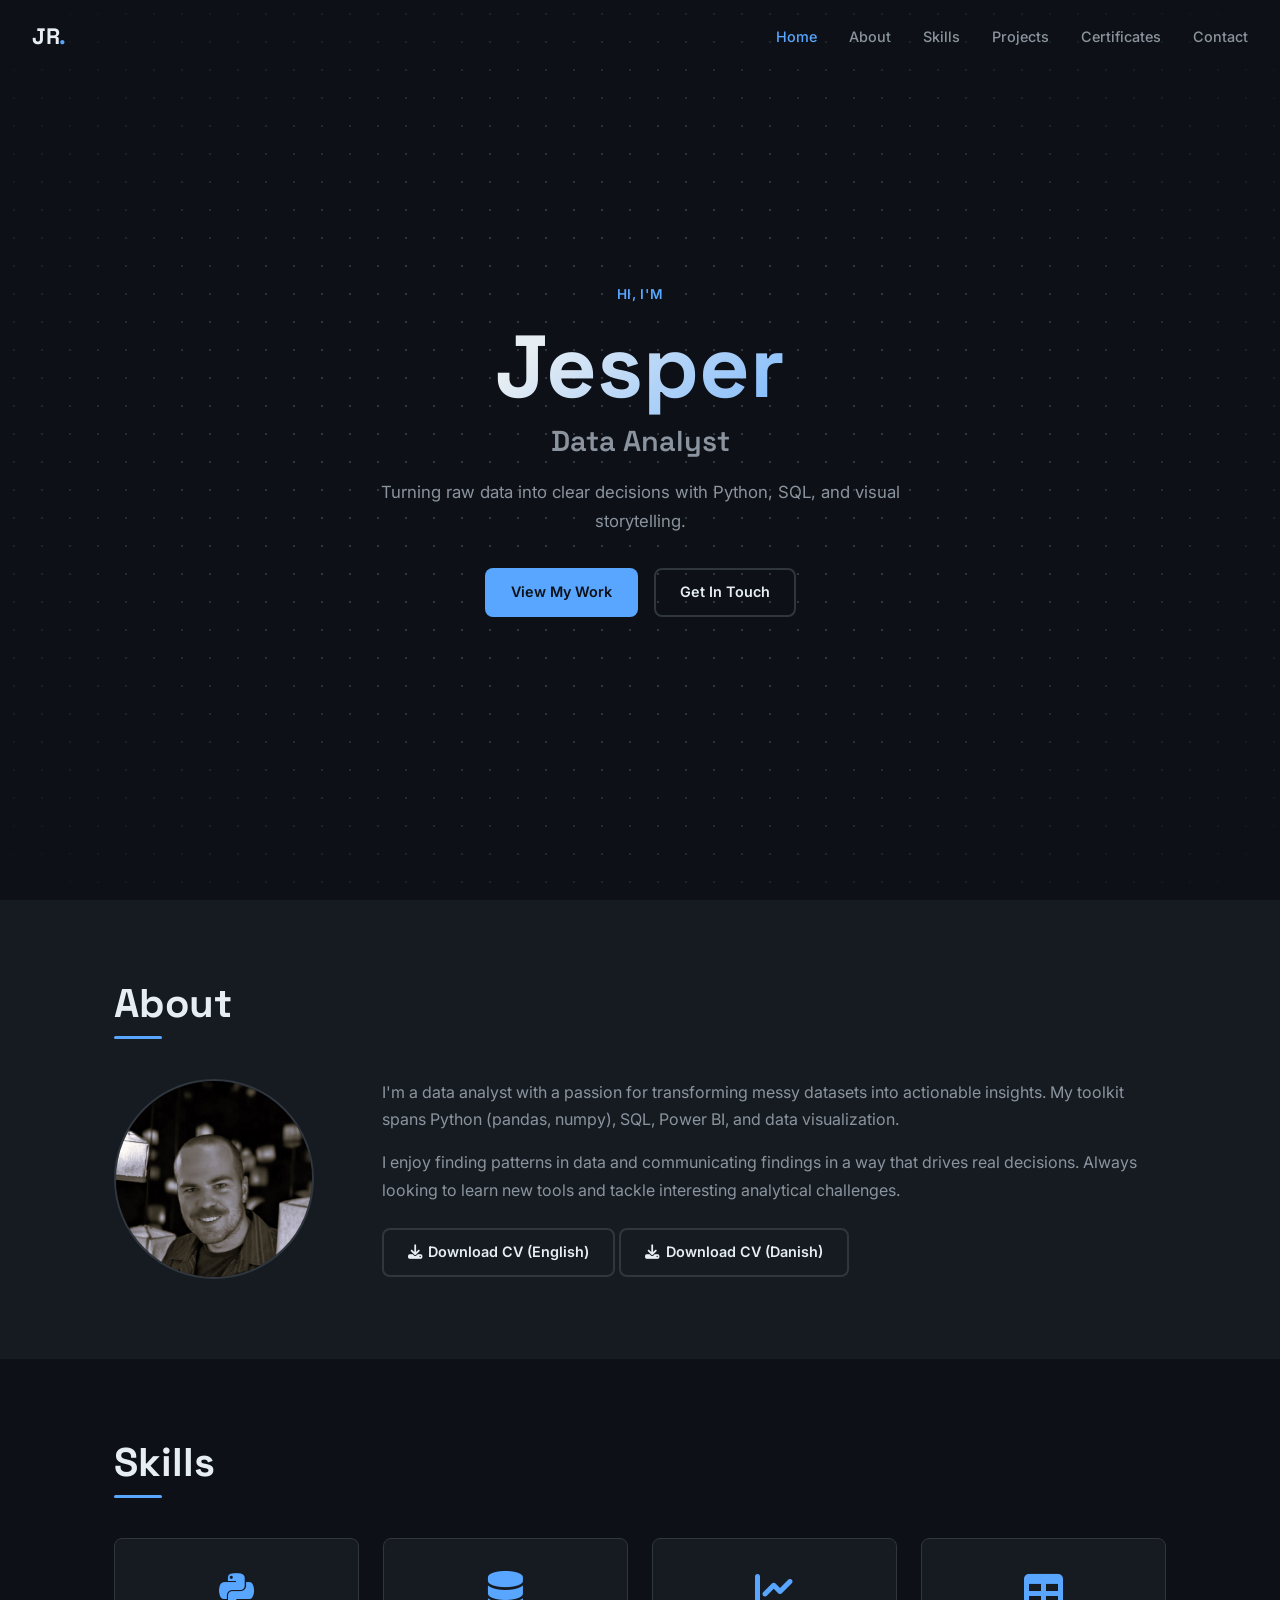
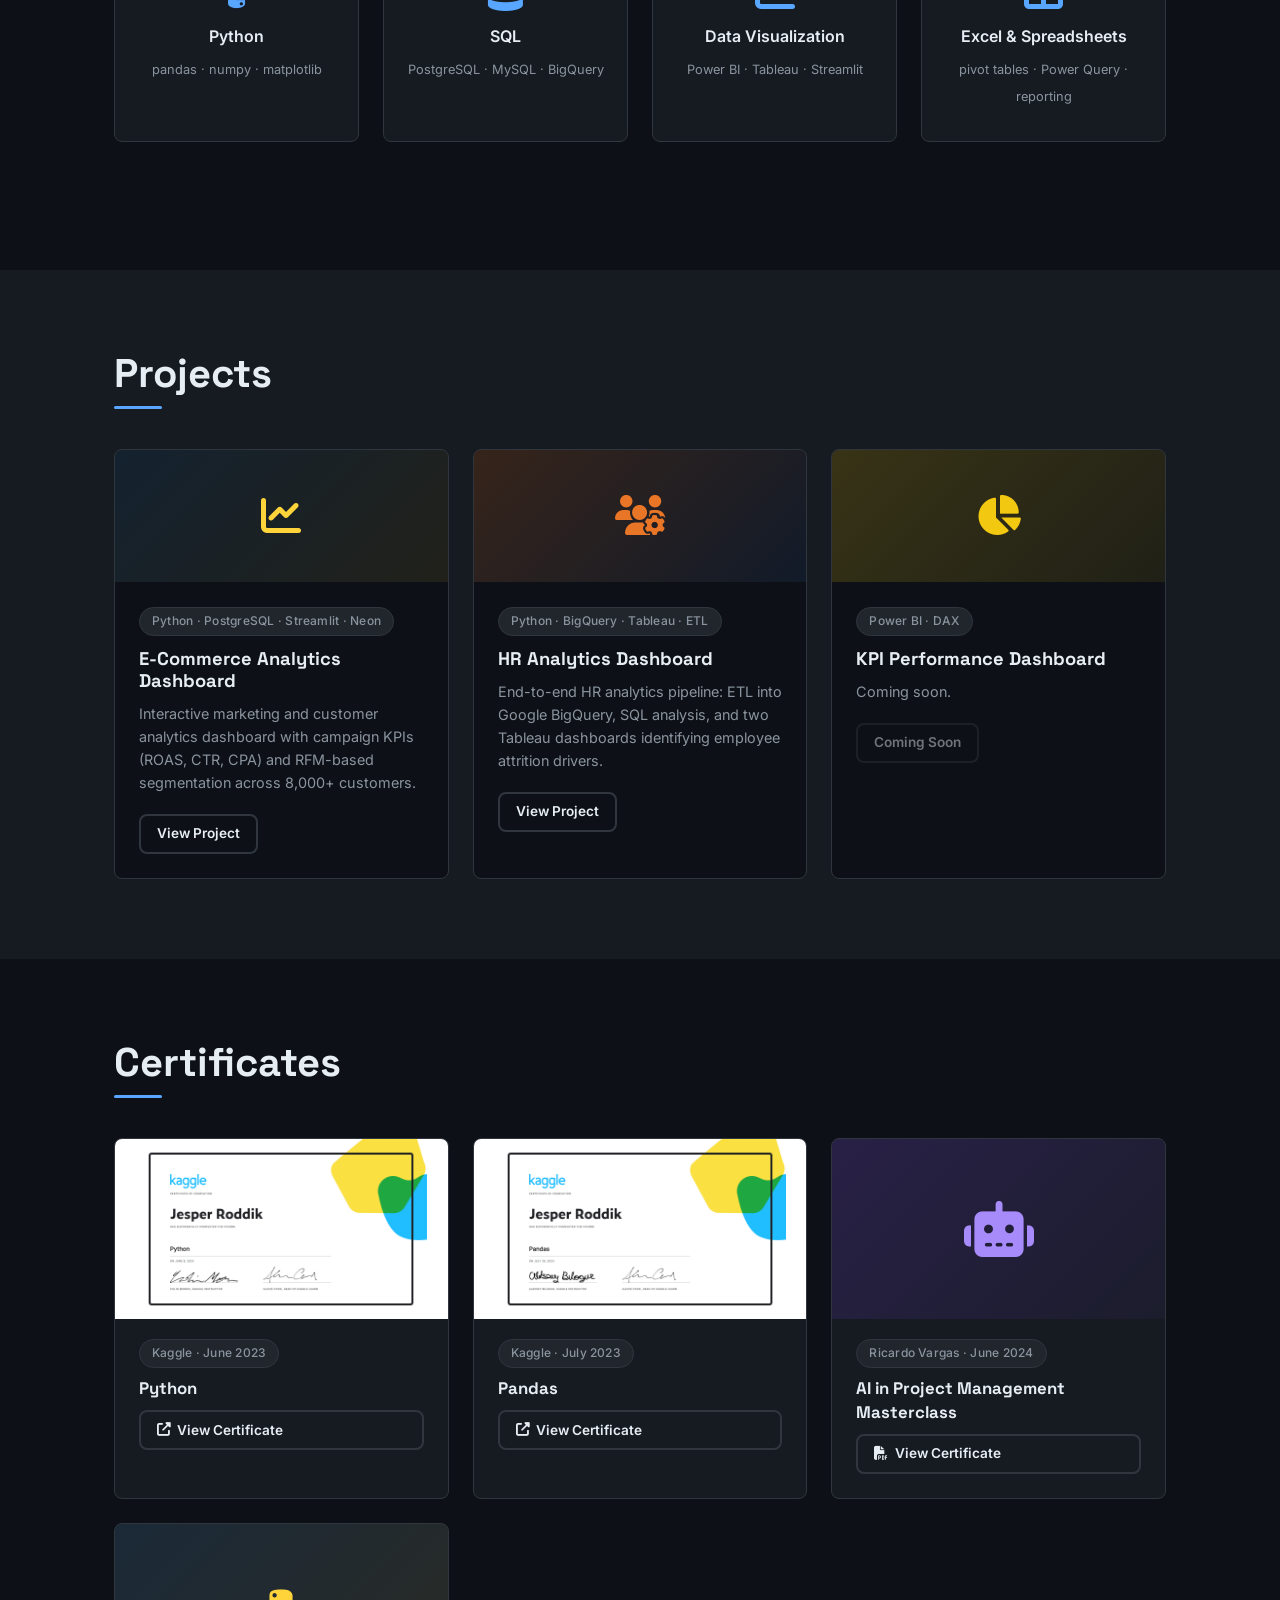
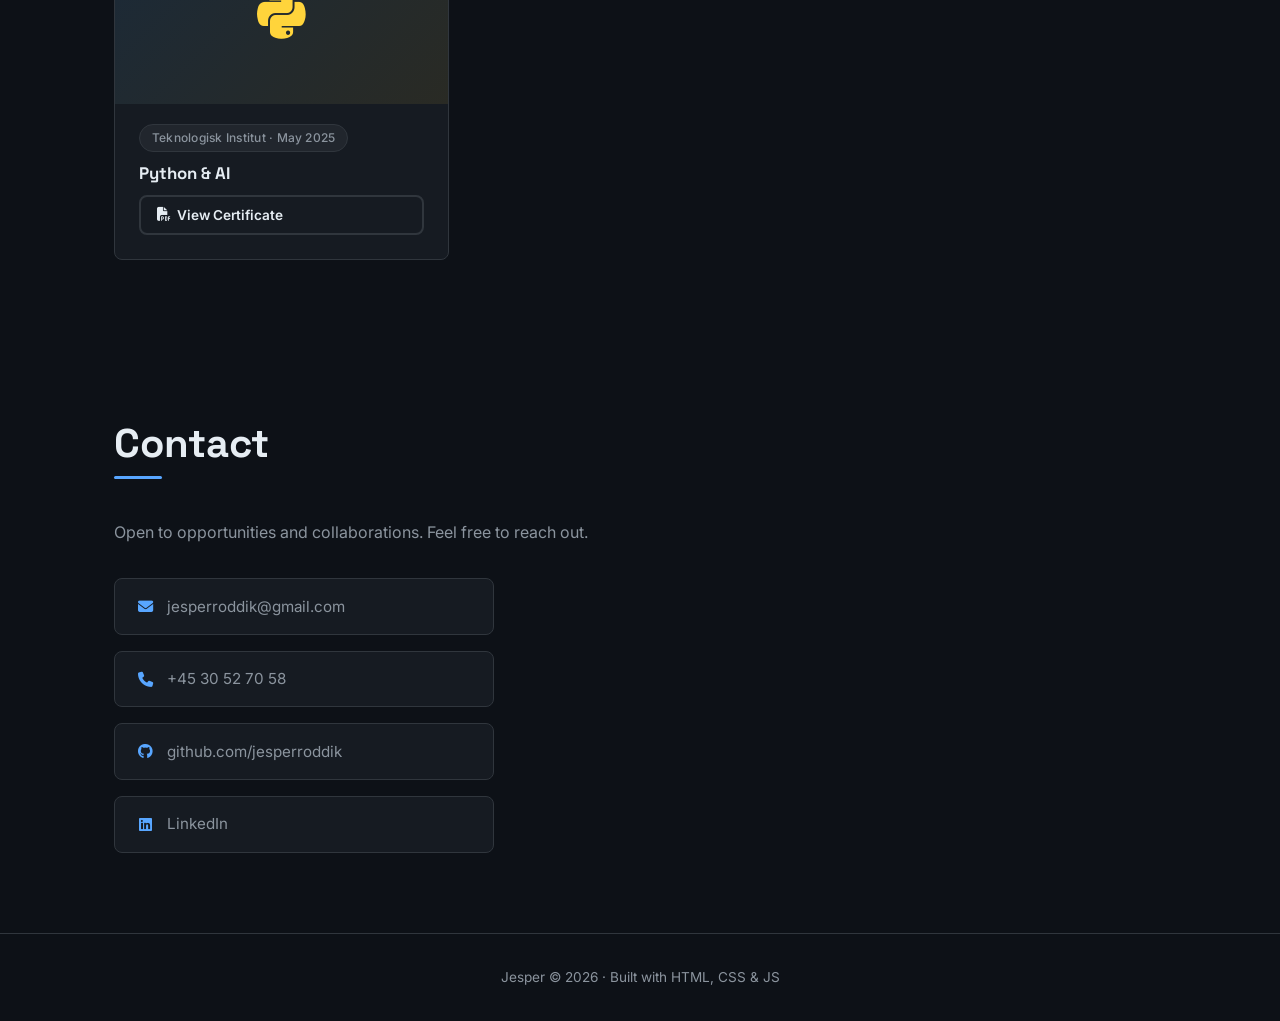
==== index.html @ d4820086 "Update meta description to reflect current skill set Co-Authored-By: Claude Sonnet 4.6 <noreply@anth" ====
<!DOCTYPE html>
<html lang="en">
<head>
  <meta charset="UTF-8">
  <meta name="viewport" content="width=device-width, initial-scale=1.0">
  <meta name="description" content="Jesper: Data Analyst portfolio showcasing Python, SQL, Data Visualization, Tableau, Streamlit, and Excel projects.">
  <title>Jesper | Data Analytics Portfolio</title>

  <!-- Google Fonts -->
  <link rel="preconnect" href="https://fonts.googleapis.com">
  <link rel="preconnect" href="https://fonts.gstatic.com" crossorigin>
  <link href="https://fonts.googleapis.com/css2?family=Inter:wght@400;500;600&family=Space+Grotesk:wght@600;700&display=swap" rel="stylesheet">

  <!-- Font Awesome 6 Free -->
  <link rel="stylesheet" href="https://cdnjs.cloudflare.com/ajax/libs/font-awesome/6.5.1/css/all.min.css">

  <link rel="stylesheet" href="style.css">
</head>
<body>

  <!-- ============================================================
       Navigation
       ============================================================ -->
  <nav id="navbar">
    <a class="nav-brand" href="#hero">JR<span class="accent">.</span></a>
    <button class="nav-toggle" id="navToggle" aria-label="Toggle menu" aria-expanded="false">
      <i class="fas fa-bars"></i>
    </button>
    <ul class="nav-links" id="navLinks">
      <li><a href="#hero">Home</a></li>
      <li><a href="#about">About</a></li>
      <li><a href="#skills">Skills</a></li>
      <li><a href="#projects">Projects</a></li>
      <li><a href="#certificates">Certificates</a></li>
      <li><a href="#contact">Contact</a></li>
    </ul>
  </nav>

  <!-- ============================================================
       Hero
       ============================================================ -->
  <section id="hero">
    <div class="hero-content">
      <p class="hero-tagline">Hi, I'm</p>
      <h1 class="hero-name">Jesper</h1>
      <h2 class="hero-role">Data Analyst</h2>
      <p class="hero-sub">
        Turning raw data into clear decisions with Python, SQL, and visual storytelling.
      </p>
      <div class="hero-cta">
        <a href="#projects" class="btn btn-primary">View My Work</a>
        <a href="#contact" class="btn btn-outline">Get In Touch</a>
      </div>
    </div>
  </section>

  <!-- ============================================================
       About
       ============================================================ -->
  <section id="about">
    <div class="container">
      <h2 class="section-title">About</h2>
      <div class="about-grid">
        <div class="about-photo">
          <img src="assets/sh, bw.jpg" alt="Jesper">
        </div>
        <div class="about-text">
          <p>
            I'm a data analyst with a passion for transforming messy datasets into actionable insights.
            My toolkit spans Python (pandas, numpy), SQL, Power BI, and data visualization.
          </p>
          <p>
            <!-- Add your personal background, education, or goals here. -->
            I enjoy finding patterns in data and communicating findings in a way that drives real decisions.
            Always looking to learn new tools and tackle interesting analytical challenges.
          </p>
          <a href="assets/JKR_CV_EN.pdf" class="btn btn-outline" download>
            <i class="fas fa-download"></i> Download CV (English)
          </a>
          <a href="assets/JKR_CV_DK.pdf" class="btn btn-outline" download>
            <i class="fas fa-download"></i> Download CV (Danish)
          </a>
        </div>
      </div>
    </div>
  </section>

  <!-- ============================================================
       Skills
       ============================================================ -->
  <section id="skills">
    <div class="container">
      <h2 class="section-title">Skills</h2>

      <!-- Skill icon cards -->
      <div class="skill-cards">
        <div class="skill-card">
          <i class="fab fa-python skill-icon"></i>
          <span>Python</span>
          <small>pandas · numpy · matplotlib</small>
        </div>
        <div class="skill-card">
          <i class="fas fa-database skill-icon"></i>
          <span>SQL</span>
          <small>PostgreSQL · MySQL · BigQuery</small>
        </div>
        <div class="skill-card">
          <i class="fas fa-chart-line skill-icon"></i>
          <span>Data Visualization</span>
          <small>Power BI · Tableau · Streamlit</small>
        </div>
        <div class="skill-card">
          <i class="fas fa-table skill-icon"></i>
          <span>Excel &amp; Spreadsheets</span>
          <small>pivot tables · Power Query · reporting</small>
        </div>
      </div>


    </div>
  </section>

  <!-- ============================================================
       Projects
       ============================================================ -->
  <section id="projects">
    <div class="container">
      <h2 class="section-title">Projects</h2>
      <div class="projects-grid">

        <!-- Project 1: E-Commerce Analytics Dashboard -->
        <article class="project-card">
          <div class="project-card-header python">
            <i class="fas fa-chart-line"></i>
          </div>
          <div class="project-card-body">
            <span class="project-tag">Python · PostgreSQL · Streamlit · Neon</span>
            <h3>E-Commerce Analytics Dashboard</h3>
            <p>
              Interactive marketing and customer analytics dashboard with campaign
              KPIs (ROAS, CTR, CPA) and RFM-based segmentation across 8,000+ customers.
            </p>
            <a href="projects/project1.html" class="btn btn-sm btn-outline">View Project</a>
          </div>
        </article>

        <!-- Project 2: HR Analytics -->
        <article class="project-card">
          <div class="project-card-header tableau">
            <i class="fas fa-users-cog"></i>
          </div>
          <div class="project-card-body">
            <span class="project-tag">Python · BigQuery · Tableau · ETL</span>
            <h3>HR Analytics Dashboard</h3>
            <p>
              End-to-end HR analytics pipeline: ETL into Google BigQuery, SQL analysis,
              and two Tableau dashboards identifying employee attrition drivers.
            </p>
            <a href="projects/project2.html" class="btn btn-sm btn-outline">View Project</a>
          </div>
        </article>

        <!-- Project 3: Power BI (Coming Soon) -->
        <article class="project-card coming-soon">
          <div class="project-card-header powerbi">
            <i class="fas fa-chart-pie"></i>
          </div>
          <div class="project-card-body">
            <span class="project-tag">Power BI · DAX</span>
            <h3>KPI Performance Dashboard</h3>
            <p>Coming soon.</p>
            <span class="btn btn-sm btn-outline" style="opacity:0.45;cursor:default;">Coming Soon</span>
          </div>
        </article>

      </div>
    </div>
  </section>

  <!-- ============================================================
       Certificates
       ============================================================ -->
  <section id="certificates">
    <div class="container">
      <h2 class="section-title">Certificates</h2>
      <div class="certificates-grid">

        <!-- Kaggle Python -->
        <article class="cert-card">
          <a href="assets/certificates/Jesper%20Roddik%20-%20Python.png" target="_blank" rel="noopener noreferrer" class="cert-card-header cert-preview">
            <img src="assets/certificates/Jesper%20Roddik%20-%20Python.png" alt="Kaggle Python certificate">
          </a>
          <div class="cert-card-body">
            <span class="cert-tag">Kaggle &middot; June 2023</span>
            <h3>Python</h3>
            <a href="assets/certificates/Jesper%20Roddik%20-%20Python.png" class="btn btn-sm btn-outline" target="_blank" rel="noopener noreferrer">
              <i class="fas fa-external-link-alt"></i> View Certificate
            </a>
          </div>
        </article>

        <!-- Kaggle Pandas -->
        <article class="cert-card">
          <a href="assets/certificates/Jesper%20Roddik%20-%20Pandas.png" target="_blank" rel="noopener noreferrer" class="cert-card-header cert-preview">
            <img src="assets/certificates/Jesper%20Roddik%20-%20Pandas.png" alt="Kaggle Pandas certificate">
          </a>
          <div class="cert-card-body">
            <span class="cert-tag">Kaggle &middot; July 2023</span>
            <h3>Pandas</h3>
            <a href="assets/certificates/Jesper%20Roddik%20-%20Pandas.png" class="btn btn-sm btn-outline" target="_blank" rel="noopener noreferrer">
              <i class="fas fa-external-link-alt"></i> View Certificate
            </a>
          </div>
        </article>

        <!-- AI in Project Management Masterclass -->
        <article class="cert-card">
          <a href="assets/certificates/AI%20in%20Project%20Management%20Masterclass%2C%20certificate.pdf" target="_blank" rel="noopener noreferrer" class="cert-card-header cert-icon cert-pm">
            <i class="fas fa-robot"></i>
          </a>
          <div class="cert-card-body">
            <span class="cert-tag">Ricardo Vargas &middot; June 2024</span>
            <h3>AI in Project Management Masterclass</h3>
            <a href="assets/certificates/AI%20in%20Project%20Management%20Masterclass%2C%20certificate.pdf" class="btn btn-sm btn-outline" target="_blank" rel="noopener noreferrer">
              <i class="fas fa-file-pdf"></i> View Certificate
            </a>
          </div>
        </article>

        <!-- Python og AI Certifikat -->
        <article class="cert-card">
          <a href="assets/certificates/Python%20og%20AI%20Certifikat.pdf" target="_blank" rel="noopener noreferrer" class="cert-card-header cert-icon cert-python-ai">
            <i class="fab fa-python"></i>
          </a>
          <div class="cert-card-body">
            <span class="cert-tag">Teknologisk Institut &middot; May 2025</span>
            <h3>Python &amp; AI</h3>
            <a href="assets/certificates/Python%20og%20AI%20Certifikat.pdf" class="btn btn-sm btn-outline" target="_blank" rel="noopener noreferrer">
              <i class="fas fa-file-pdf"></i> View Certificate
            </a>
          </div>
        </article>

      </div>
    </div>
  </section>

  <!-- ============================================================
       Contact
       ============================================================ -->
  <section id="contact">
    <div class="container">
      <h2 class="section-title">Contact</h2>
      <p class="contact-sub">Open to opportunities and collaborations. Feel free to reach out.</p>
      <div class="contact-links">
        <a href="mailto:jesperroddik@gmail.com" class="contact-link">
          <i class="fas fa-envelope"></i>
          jesperroddik@gmail.com
        </a>
        <a href="tel:+4530527058" class="contact-link">
          <i class="fas fa-phone"></i>
          +45 30 52 70 58
        </a>
        <a href="https://github.com/jesperroddik" class="contact-link" target="_blank" rel="noopener noreferrer">
          <i class="fab fa-github"></i>
          github.com/jesperroddik
        </a>
        <!-- Update href with your real LinkedIn URL -->
        <a href="https://linkedin.com/in/" class="contact-link" target="_blank" rel="noopener noreferrer">
          <i class="fab fa-linkedin"></i>
          LinkedIn
        </a>
      </div>
    </div>
  </section>

  <!-- ============================================================
       Footer
       ============================================================ -->
  <footer>
    <p>Jesper &copy; 2026 &middot; Built with HTML, CSS &amp; JS</p>
  </footer>

  <script src="script.js"></script>
</body>
</html>
---- style.css ----
/* ============================================================
   CSS Custom Properties
   ============================================================ */
:root {
  --bg:          #0d1117;
  --surface:     #161b22;
  --surface-2:   #21262d;
  --border:      #30363d;
  --accent:      #58a6ff;
  --accent-alt:  #f78166;
  --text:        #e6edf3;
  --text-muted:  #8b949e;
  --radius:      8px;
  --transition:  0.25s ease;
  --max-width:   1100px;
}

/* ============================================================
   Reset & Base
   ============================================================ */
*, *::before, *::after {
  box-sizing: border-box;
  margin: 0;
  padding: 0;
}

html {
  scroll-behavior: smooth;
}

body {
  font-family: 'Inter', system-ui, sans-serif;
  background: var(--bg);
  color: var(--text);
  line-height: 1.7;
}

h1, h2, h3 {
  font-family: 'Space Grotesk', sans-serif;
  line-height: 1.2;
}

a {
  color: var(--accent);
  text-decoration: none;
}

ul {
  list-style: none;
}

img {
  max-width: 100%;
  display: block;
}

/* ============================================================
   Utility
   ============================================================ */
.container {
  max-width: var(--max-width);
  margin: 0 auto;
  padding: 0 1.5rem;
}

section {
  padding: 5rem 1.5rem;
}

.accent {
  color: var(--accent);
}

.section-title {
  font-size: clamp(1.8rem, 4vw, 2.5rem);
  margin-bottom: 0.5rem;
}

.section-title::after {
  content: '';
  display: block;
  width: 3rem;
  height: 3px;
  background: var(--accent);
  border-radius: 2px;
  margin-top: 0.5rem;
  margin-bottom: 2.5rem;
}

/* ============================================================
   Buttons
   ============================================================ */
.btn {
  display: inline-flex;
  align-items: center;
  gap: 0.4rem;
  padding: 0.65rem 1.5rem;
  border-radius: var(--radius);
  font-family: 'Inter', system-ui, sans-serif;
  font-weight: 600;
  font-size: 0.9rem;
  text-decoration: none;
  cursor: pointer;
  border: 2px solid transparent;
  transition: all var(--transition);
}

.btn-primary {
  background: var(--accent);
  color: #0d1117;
}

.btn-primary:hover {
  background: transparent;
  border-color: var(--accent);
  color: var(--accent);
}

.btn-outline {
  border-color: var(--border);
  color: var(--text);
  background: transparent;
}

.btn-outline:hover {
  border-color: var(--accent);
  color: var(--accent);
}

.btn-sm {
  padding: 0.4rem 1rem;
  font-size: 0.85rem;
}

/* ============================================================
   Navbar
   ============================================================ */
#navbar {
  position: fixed;
  top: 0;
  width: 100%;
  z-index: 100;
  display: flex;
  align-items: center;
  justify-content: space-between;
  padding: 1.1rem 2rem;
  transition: background var(--transition), box-shadow var(--transition);
}

#navbar.scrolled {
  background: var(--surface);
  box-shadow: 0 1px 0 var(--border);
}

.nav-brand {
  font-family: 'Space Grotesk', sans-serif;
  font-size: 1.4rem;
  font-weight: 700;
  color: var(--text);
  text-decoration: none;
  letter-spacing: -0.5px;
}

.nav-links {
  display: flex;
  gap: 2rem;
  align-items: center;
}

.nav-links a {
  color: var(--text-muted);
  font-size: 0.9rem;
  font-weight: 500;
  transition: color var(--transition);
  text-decoration: none;
}

.nav-links a:hover,
.nav-links a.active {
  color: var(--accent);
}

.nav-toggle {
  display: none;
  background: none;
  border: none;
  color: var(--text);
  font-size: 1.2rem;
  cursor: pointer;
  padding: 0.25rem;
}

/* ============================================================
   Hero
   ============================================================ */
#hero {
  min-height: 100vh;
  display: flex;
  align-items: center;
  justify-content: center;
  text-align: center;
  background-image: radial-gradient(var(--border) 1px, transparent 1px);
  background-size: 28px 28px;
  position: relative;
}

#hero::before {
  content: '';
  position: absolute;
  inset: 0;
  background: radial-gradient(ellipse at center, transparent 40%, var(--bg) 100%);
  pointer-events: none;
}

.hero-content {
  position: relative;
  z-index: 1;
  max-width: 700px;
  padding: 0 1.5rem;
}

.hero-tagline {
  color: var(--accent);
  font-weight: 600;
  letter-spacing: 0.05em;
  text-transform: uppercase;
  font-size: 0.85rem;
  margin-bottom: 0.5rem;
}

.hero-name {
  font-size: clamp(3rem, 10vw, 5.5rem);
  background: linear-gradient(135deg, var(--text) 30%, var(--accent));
  -webkit-background-clip: text;
  -webkit-text-fill-color: transparent;
  background-clip: text;
  margin-bottom: 0.25rem;
}

.hero-role {
  font-size: clamp(1.2rem, 3vw, 1.8rem);
  color: var(--text-muted);
  font-weight: 600;
  margin-bottom: 1.25rem;
}

.hero-sub {
  color: var(--text-muted);
  font-size: 1.05rem;
  max-width: 520px;
  margin: 0 auto 2rem;
  line-height: 1.7;
}

.hero-cta {
  display: flex;
  gap: 1rem;
  justify-content: center;
  flex-wrap: wrap;
}

/* ============================================================
   About
   ============================================================ */
#about {
  background: var(--surface);
}

.about-grid {
  display: grid;
  grid-template-columns: 220px 1fr;
  gap: 3rem;
  align-items: start;
}

.photo-placeholder {
  width: 200px;
  height: 200px;
  border-radius: 50%;
  background: var(--surface-2);
  border: 2px dashed var(--border);
  display: flex;
  align-items: center;
  justify-content: center;
  font-size: 4rem;
  color: var(--text-muted);
}

.about-photo img {
  width: 200px;
  height: 200px;
  border-radius: 50%;
  object-fit: cover;
  border: 2px solid var(--border);
}

.about-text p {
  color: var(--text-muted);
  margin-bottom: 1rem;
  font-size: 1rem;
}

.about-text p:last-of-type {
  margin-bottom: 1.5rem;
}

/* ============================================================
   Skills
   ============================================================ */
.skill-cards {
  display: grid;
  grid-template-columns: repeat(auto-fit, minmax(200px, 1fr));
  gap: 1.5rem;
  margin-bottom: 3rem;
}

.skill-card {
  background: var(--surface);
  border: 1px solid var(--border);
  border-radius: var(--radius);
  padding: 2rem 1.25rem;
  text-align: center;
  transition: transform var(--transition), border-color var(--transition);
}

.skill-card:hover {
  transform: translateY(-4px);
  border-color: var(--accent);
}

.skill-icon {
  font-size: 2.5rem;
  color: var(--accent);
  margin-bottom: 0.75rem;
  display: block;
}

.skill-card span {
  display: block;
  font-weight: 600;
  margin-bottom: 0.3rem;
}

.skill-card small {
  color: var(--text-muted);
  font-size: 0.8rem;
}

/* Skill bars */
.skill-bars {
  display: flex;
  flex-direction: column;
  gap: 1.25rem;
  max-width: 700px;
}

.skill-bar-item {
  display: flex;
  flex-direction: column;
  gap: 0.4rem;
}

.skill-bar-label {
  display: flex;
  justify-content: space-between;
  font-size: 0.9rem;
  font-weight: 500;
}

.skill-bar-label span:last-child {
  color: var(--text-muted);
}

.skill-bar-track {
  background: var(--surface-2);
  border-radius: 999px;
  height: 8px;
  overflow: hidden;
}

.skill-bar-fill {
  height: 100%;
  width: 0;
  background: linear-gradient(90deg, var(--accent), var(--accent-alt));
  border-radius: 999px;
  transition: width 1.2s cubic-bezier(0.4, 0, 0.2, 1);
}

/* ============================================================
   Projects
   ============================================================ */
#projects {
  background: var(--surface);
}

.projects-grid {
  display: grid;
  grid-template-columns: repeat(auto-fit, minmax(300px, 1fr));
  gap: 1.5rem;
}

.project-card {
  background: var(--bg);
  border: 1px solid var(--border);
  border-radius: var(--radius);
  overflow: hidden;
  transition: transform var(--transition), border-color var(--transition);
}

.project-card:hover {
  transform: translateY(-4px);
  border-color: var(--accent);
}

.project-card-header {
  padding: 2rem;
  font-size: 2.5rem;
  text-align: center;
}

.project-card-header.python {
  background: linear-gradient(135deg, #30699830, #ffd43b15);
  color: #ffd43b;
}

.project-card-header.sql {
  background: linear-gradient(135deg, #33679130, #61b3de15);
  color: #61b3de;
}

.project-card-header.tableau {
  background: linear-gradient(135deg, #e9762730, #4285f415);
  color: #e97627;
}

.project-card-header.powerbi {
  background: linear-gradient(135deg, #f2c81130, #f2c81115);
  color: #f2c811;
}

.project-card-body {
  padding: 1.5rem;
}

.project-tag {
  display: inline-block;
  font-size: 0.75rem;
  color: var(--text-muted);
  background: var(--surface-2);
  border: 1px solid var(--border);
  border-radius: 999px;
  padding: 0.2rem 0.75rem;
  margin-bottom: 0.75rem;
  font-weight: 500;
  letter-spacing: 0.02em;
}

.project-card-body h3 {
  font-size: 1.15rem;
  margin-bottom: 0.6rem;
}

.project-card-body p {
  color: var(--text-muted);
  font-size: 0.9rem;
  margin-bottom: 1.25rem;
  line-height: 1.6;
}

/* ============================================================
   Contact
   ============================================================ */
.contact-sub {
  color: var(--text-muted);
  margin-bottom: 2rem;
  font-size: 1rem;
}

.contact-links {
  display: flex;
  flex-direction: column;
  gap: 1rem;
  max-width: 380px;
}

.contact-link {
  display: flex;
  align-items: center;
  gap: 0.75rem;
  color: var(--text-muted);
  font-size: 0.95rem;
  text-decoration: none;
  padding: 0.9rem 1.25rem;
  background: var(--surface);
  border: 1px solid var(--border);
  border-radius: var(--radius);
  transition: color var(--transition), border-color var(--transition);
}

.contact-link:hover {
  color: var(--accent);
  border-color: var(--accent);
}

.contact-link i {
  width: 1.25rem;
  text-align: center;
  color: var(--accent);
}

/* ============================================================
   Footer
   ============================================================ */
footer {
  text-align: center;
  padding: 2rem 1.5rem;
  color: var(--text-muted);
  font-size: 0.85rem;
  border-top: 1px solid var(--border);
}

/* ============================================================
   Project Detail Pages
   ============================================================ */
.project-page {
  padding-top: 6rem;
  min-height: 100vh;
}

.back-link {
  display: inline-flex;
  align-items: center;
  gap: 0.5rem;
  color: var(--text-muted);
  text-decoration: none;
  margin-bottom: 2rem;
  font-size: 0.9rem;
  font-weight: 500;
  transition: color var(--transition);
}

.back-link:hover {
  color: var(--accent);
}

.project-hero {
  padding: 3rem 2rem;
  border-radius: var(--radius);
  text-align: center;
  margin-bottom: 3rem;
}

.project-hero i {
  font-size: 3rem;
  margin-bottom: 0.75rem;
  display: block;
}

.project-hero h1 {
  font-size: clamp(1.8rem, 4vw, 2.8rem);
}

.project-hero.python {
  background: linear-gradient(135deg, #30699820, #ffd43b10);
  border: 1px solid #ffd43b40;
  color: var(--text);
}
.project-hero.python i { color: #ffd43b; }

.project-hero.sql {
  background: linear-gradient(135deg, #33679120, #61b3de10);
  border: 1px solid #61b3de40;
  color: var(--text);
}
.project-hero.sql i { color: #61b3de; }

.project-hero.powerbi {
  background: linear-gradient(135deg, #f2c81120, #f2c81110);
  border: 1px solid #f2c81140;
  color: var(--text);
}
.project-hero.powerbi i { color: #f2c811; }

.project-hero.analytics {
  background:
    radial-gradient(ellipse at 88% 85%, rgba(88, 166, 255, 0.13) 0%, transparent 55%),
    linear-gradient(rgba(88, 166, 255, 0.05) 1px, transparent 1px),
    linear-gradient(90deg, rgba(88, 166, 255, 0.05) 1px, transparent 1px),
    linear-gradient(135deg, rgba(88, 166, 255, 0.12), rgba(88, 166, 255, 0.03));
  background-size: auto, 32px 32px, 32px 32px, 100% 100%;
  border: 1px solid rgba(88, 166, 255, 0.25);
  color: var(--text);
}

.project-hero.tableau {
  background:
    radial-gradient(ellipse at 12% 85%, rgba(233, 118, 39, 0.12) 0%, transparent 55%),
    linear-gradient(135deg, rgba(233, 118, 39, 0.10), rgba(66, 133, 244, 0.05));
  border: 1px solid rgba(233, 118, 39, 0.30);
  color: var(--text);
}

.project-hero-badge {
  display: inline-flex;
  align-items: center;
  gap: 0.4rem;
  font-size: 0.72rem;
  font-weight: 600;
  letter-spacing: 0.07em;
  text-transform: uppercase;
  color: var(--accent);
  background: rgba(88, 166, 255, 0.1);
  border: 1px solid rgba(88, 166, 255, 0.25);
  border-radius: 999px;
  padding: 0.28rem 0.85rem;
  margin-bottom: 1rem;
}

.project-meta {
  display: flex;
  gap: 1.5rem;
  justify-content: center;
  margin-top: 1rem;
  flex-wrap: wrap;
  color: var(--text-muted);
  font-size: 0.9rem;
}

.project-meta span {
  display: flex;
  align-items: center;
  gap: 0.4rem;
}

.project-meta i {
  font-size: 1rem;
  flex-shrink: 0;
  vertical-align: middle;
}

.project-section {
  margin-bottom: 3rem;
}

.project-section h2 {
  font-size: 1.3rem;
  color: var(--accent);
  margin-bottom: 1rem;
  padding-bottom: 0.5rem;
  border-bottom: 1px solid var(--border);
  display: flex;
  align-items: center;
  gap: 0.5rem;
}

.project-section h2::before {
  content: '';
  display: block;
  width: 3px;
  height: 1.1em;
  background: var(--accent);
  border-radius: 2px;
  flex-shrink: 0;
  opacity: 0.55;
}

.project-section p {
  color: var(--text-muted);
  line-height: 1.8;
}

.project-section ul {
  list-style: disc;
  padding-left: 1.5rem;
  color: var(--text-muted);
}

.project-section li {
  margin-bottom: 0.5rem;
  line-height: 1.7;
}

.screenshot-grid {
  display: grid;
  grid-template-columns: repeat(auto-fit, minmax(280px, 1fr));
  gap: 1.5rem;
}

.screenshot-placeholder {
  border: 2px dashed var(--border);
  border-radius: var(--radius);
  padding: 4rem 2rem;
  text-align: center;
  color: var(--text-muted);
  display: flex;
  flex-direction: column;
  align-items: center;
  gap: 0.75rem;
  font-size: 0.9rem;
}

.screenshot-placeholder i {
  font-size: 2.5rem;
  color: var(--border);
}

.screenshot-item {
  border-radius: var(--radius);
  overflow: hidden;
  border: 1px solid var(--border);
  background: var(--surface);
  transition: border-color var(--transition), box-shadow var(--transition);
}

.screenshot-item:hover {
  border-color: rgba(88, 166, 255, 0.35);
  box-shadow: 0 4px 24px rgba(88, 166, 255, 0.08);
}

.screenshot-img {
  width: 100%;
  display: block;
  transition: transform 0.3s ease;
}

.screenshot-item:hover .screenshot-img {
  transform: scale(1.02);
}

.screenshot-item figcaption {
  padding: 0.6rem 1rem;
  font-size: 0.8rem;
  color: var(--text-muted);
  border-top: 1px solid var(--border);
  background: var(--surface-2);
}

/* Tech stack icons */
.tech-stack {
  display: flex;
  flex-wrap: wrap;
  gap: 0.5rem;
}

.tech-item {
  display: flex;
  flex-direction: row;
  align-items: center;
  gap: 0.35rem;
  padding: 0.35rem 0.65rem;
  background: var(--surface);
  border: 1px solid var(--border);
  border-radius: 999px;
  transition: border-color var(--transition), background var(--transition), box-shadow var(--transition);
}

.tech-item:hover {
  border-color: var(--accent);
  background: rgba(88, 166, 255, 0.06);
  box-shadow: 0 0 0 1px rgba(88, 166, 255, 0.15);
}

.tech-item img {
  width: 1rem;
  height: 1rem;
}

.tech-item span {
  font-size: 0.75rem;
  color: var(--text-muted);
  font-weight: 500;
  white-space: nowrap;
}

/* Project card with screenshot preview header */
.project-card-header.preview-img {
  padding: 0;
  height: 180px;
  overflow: hidden;
}

.project-card-header.preview-img img {
  width: 100%;
  height: 100%;
  object-fit: cover;
  object-position: top;
  display: block;
  transition: transform 0.4s ease;
}

.project-card:hover .project-card-header.preview-img img {
  transform: scale(1.05);
}

.project-links {
  display: flex;
  gap: 1rem;
  flex-wrap: wrap;
}

/* ============================================================
   Certificates
   ============================================================ */
.certificates-grid {
  display: grid;
  grid-template-columns: repeat(auto-fit, minmax(280px, 1fr));
  gap: 1.5rem;
}

.cert-card {
  background: var(--surface);
  border: 1px solid var(--border);
  border-radius: var(--radius);
  overflow: hidden;
  transition: transform var(--transition), border-color var(--transition);
}

.cert-card:hover {
  transform: translateY(-4px);
  border-color: var(--accent);
}

.cert-card-header.cert-preview {
  display: flex;
  align-items: center;
  justify-content: center;
  height: 180px;
  overflow: hidden;
  background: #ffffff;
}

.cert-card-header.cert-preview img {
  width: 100%;
  height: 100%;
  object-fit: contain;
  display: block;
  transition: transform 0.4s ease;
}

.cert-card:hover .cert-card-header.cert-preview img {
  transform: scale(1.04);
}

.cert-card-header.cert-icon {
  height: 180px;
  display: flex;
  align-items: center;
  justify-content: center;
  font-size: 3.5rem;
  text-decoration: none;
}

.cert-card-header.cert-pm {
  background: linear-gradient(135deg, rgba(124, 58, 237, 0.18), rgba(124, 58, 237, 0.05));
  color: #a78bfa;
}

.cert-card-header.cert-python-ai {
  background: linear-gradient(135deg, #30699830, #ffd43b15);
  color: #ffd43b;
}

.cert-card-body {
  padding: 1.25rem 1.5rem 1.5rem;
  display: flex;
  flex-direction: column;
  gap: 0.6rem;
}

.cert-tag {
  display: inline-block;
  font-size: 0.75rem;
  color: var(--text-muted);
  background: var(--surface-2);
  border: 1px solid var(--border);
  border-radius: 999px;
  padding: 0.2rem 0.75rem;
  font-weight: 500;
  letter-spacing: 0.02em;
  width: fit-content;
}

.cert-card-body h3 {
  font-size: 1.05rem;
  line-height: 1.4;
}

/* ============================================================
   Responsive
   ============================================================ */
@media (max-width: 768px) {
  #navbar {
    padding: 1rem 1.25rem;
  }

  .nav-toggle {
    display: block;
  }

  .nav-links {
    display: none;
    flex-direction: column;
    gap: 0;
    position: absolute;
    top: 100%;
    left: 0;
    width: 100%;
    background: var(--surface);
    border-bottom: 1px solid var(--border);
    padding: 0.5rem 0;
  }

  .nav-links.open {
    display: flex;
  }

  .nav-links li {
    width: 100%;
  }

  .nav-links a {
    display: block;
    padding: 0.75rem 1.5rem;
    width: 100%;
  }

  .about-grid {
    grid-template-columns: 1fr;
    text-align: center;
  }

  .about-grid .photo-placeholder {
    margin: 0 auto;
  }

  .projects-grid {
    grid-template-columns: 1fr;
  }

  .skill-cards {
    grid-template-columns: repeat(2, 1fr);
  }

  .certificates-grid {
    grid-template-columns: 1fr;
  }

  .hero-cta {
    flex-direction: column;
    align-items: center;
  }

  .contact-links {
    max-width: 100%;
  }
}

@media (min-width: 769px) {
  .nav-toggle {
    display: none;
  }
}
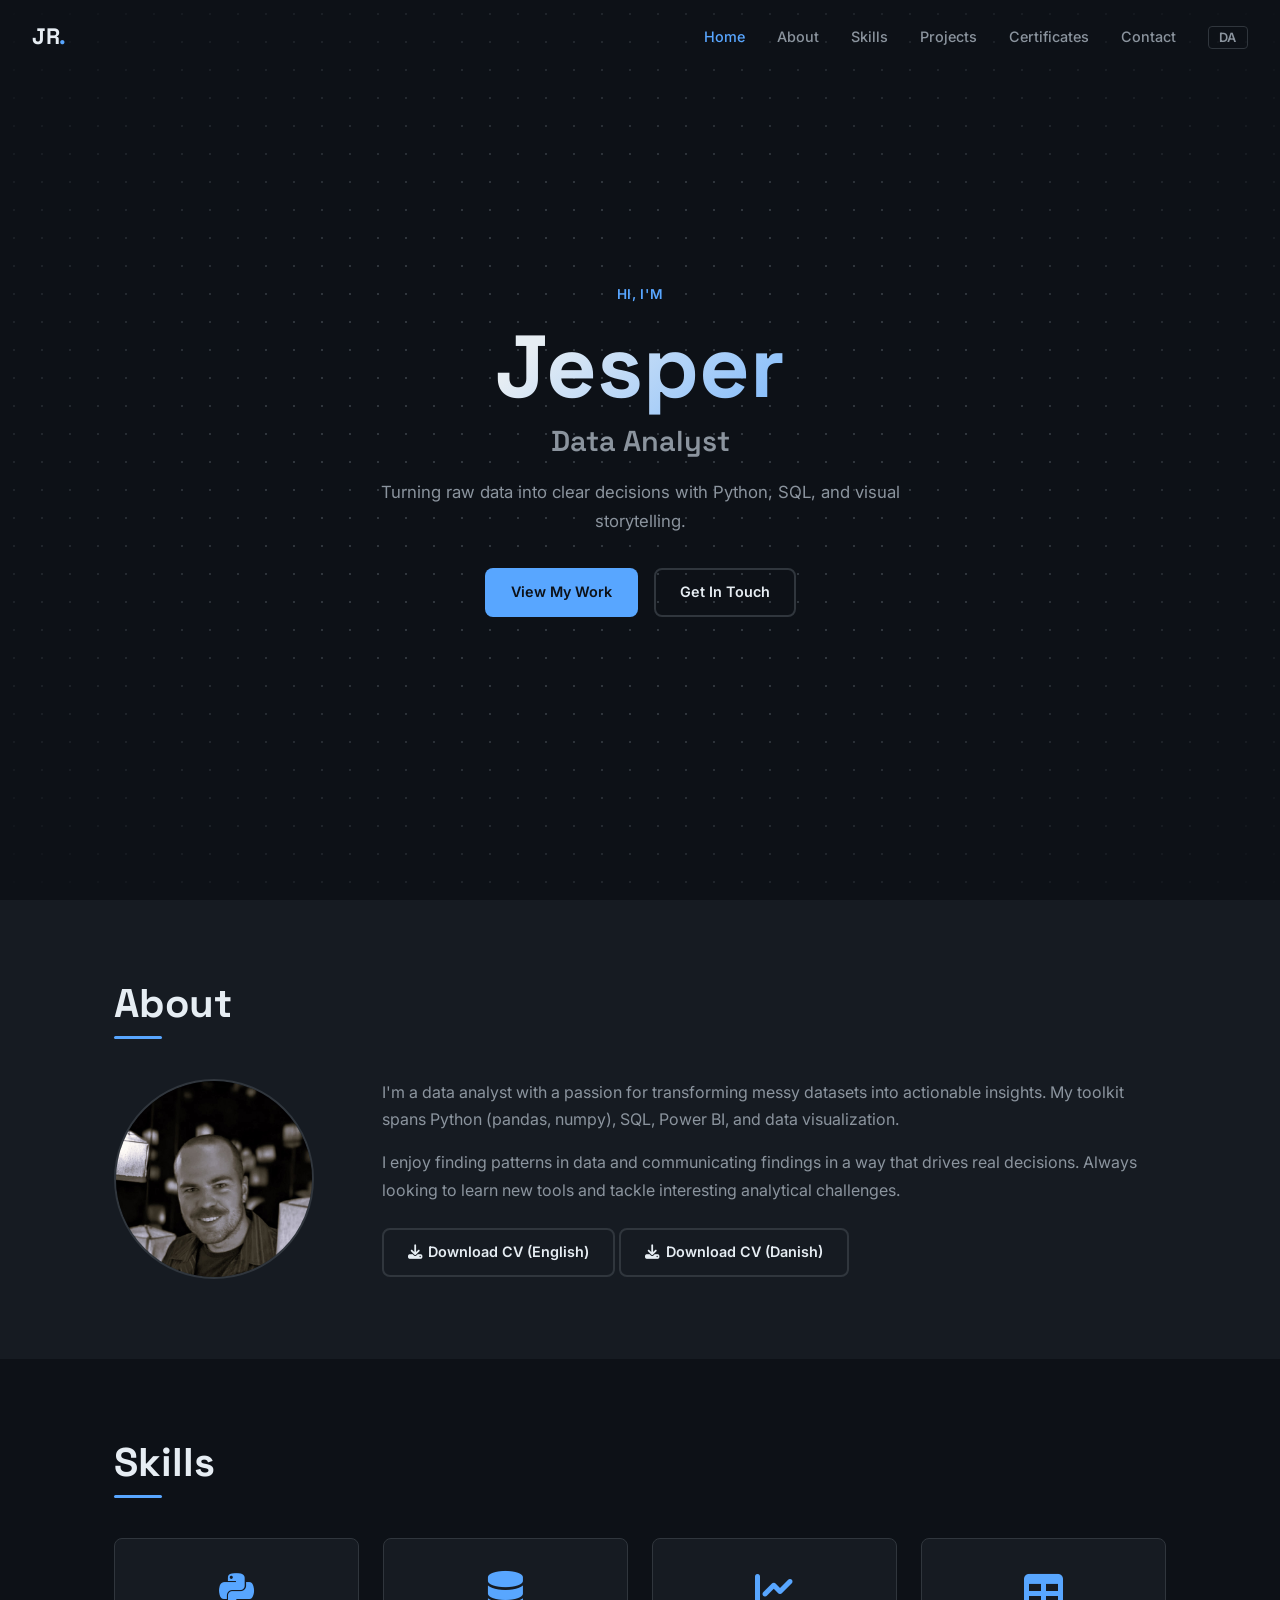
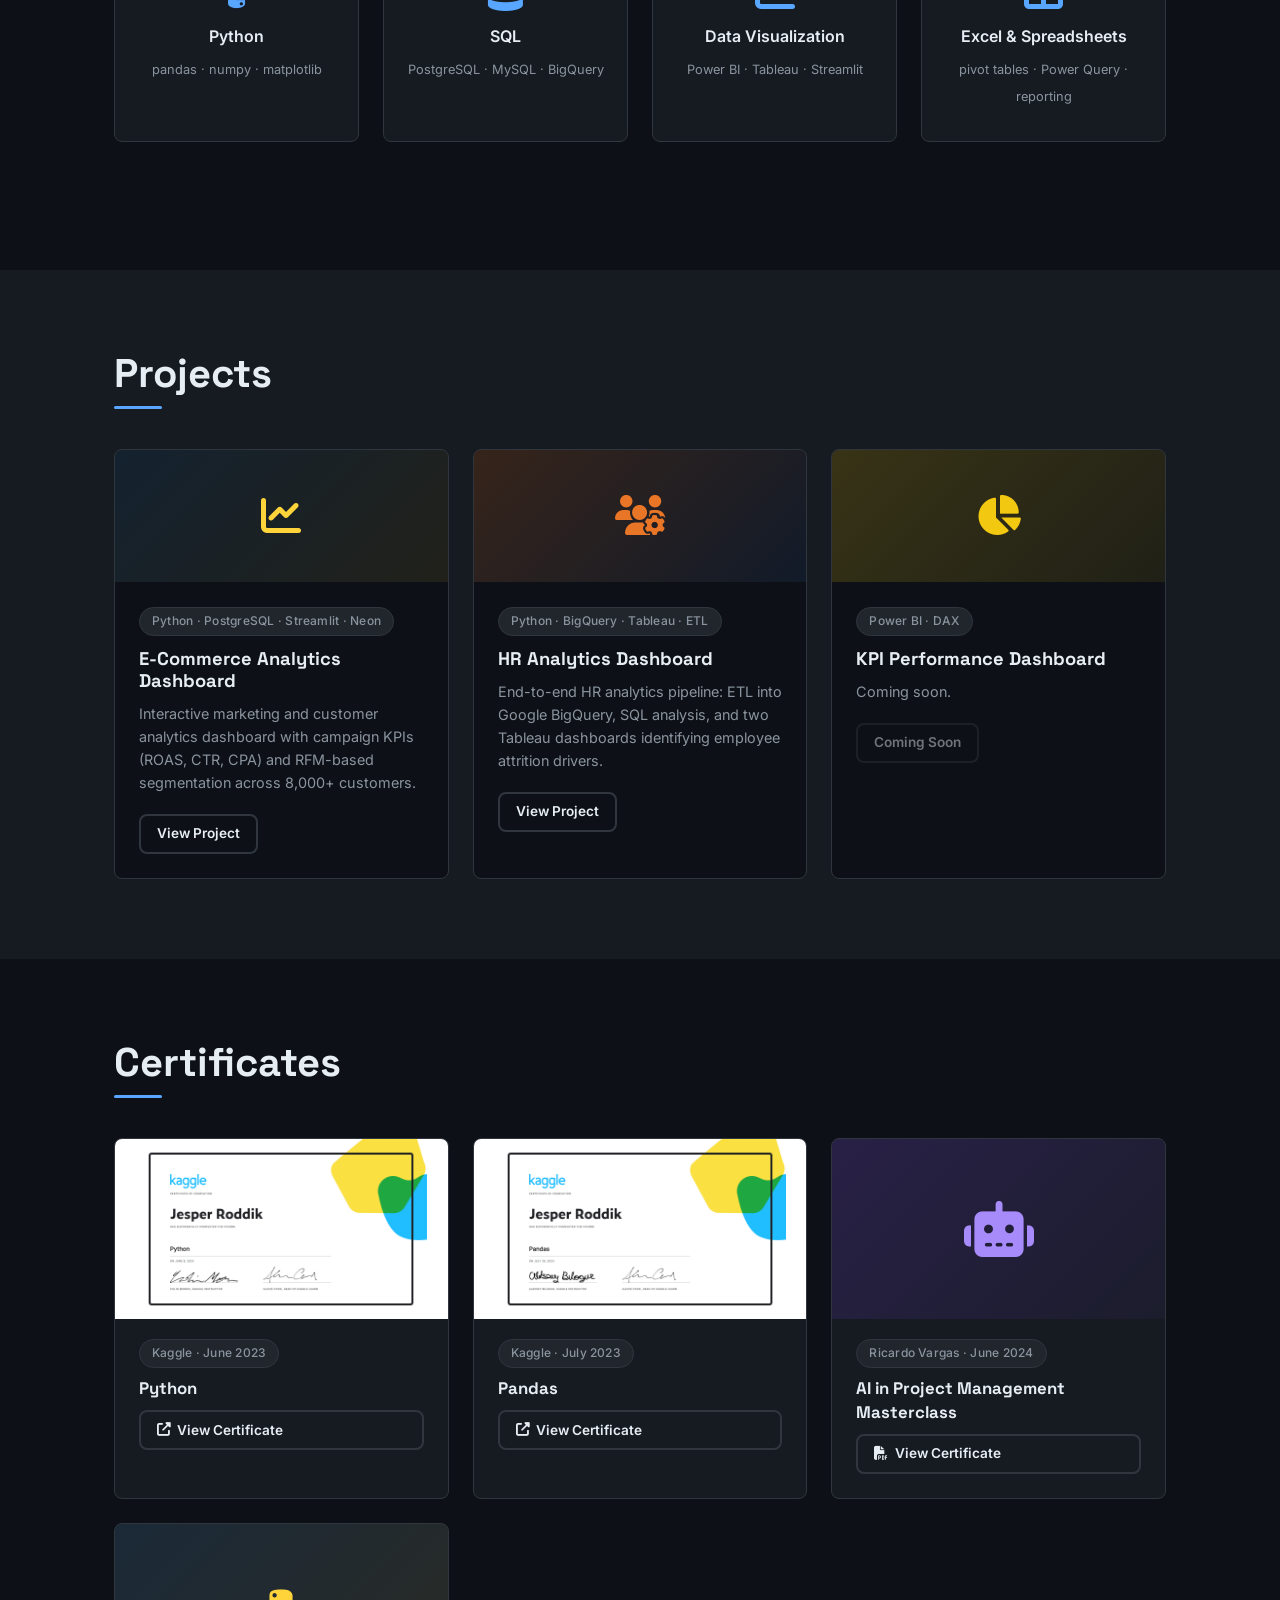
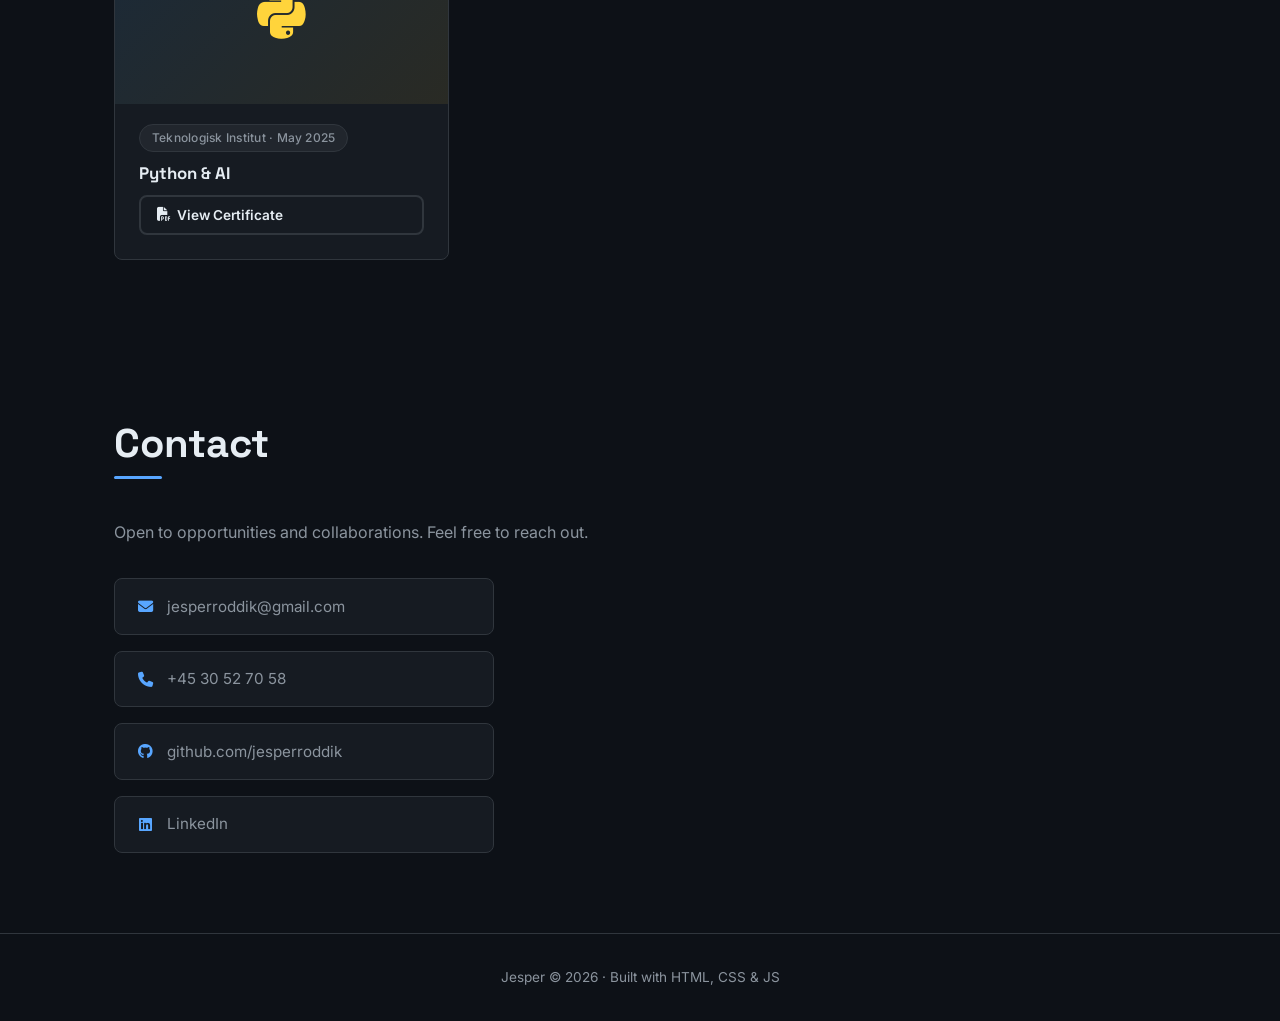
==== commit d1e405f5: "Add EN/DA language toggle with full Danish translations Adds a vanilla-JS i18n system: translations." ====
--- a/index.html
+++ b/index.html
@@ -27,12 +27,13 @@
       <i class="fas fa-bars"></i>
     </button>
     <ul class="nav-links" id="navLinks">
-      <li><a href="#hero">Home</a></li>
-      <li><a href="#about">About</a></li>
-      <li><a href="#skills">Skills</a></li>
-      <li><a href="#projects">Projects</a></li>
-      <li><a href="#certificates">Certificates</a></li>
-      <li><a href="#contact">Contact</a></li>
+      <li><a href="#hero" data-i18n="nav.home">Home</a></li>
+      <li><a href="#about" data-i18n="nav.about">About</a></li>
+      <li><a href="#skills" data-i18n="nav.skills">Skills</a></li>
+      <li><a href="#projects" data-i18n="nav.projects">Projects</a></li>
+      <li><a href="#certificates" data-i18n="nav.certificates">Certificates</a></li>
+      <li><a href="#contact" data-i18n="nav.contact">Contact</a></li>
+      <li><button class="lang-toggle" id="langToggle">DA</button></li>
     </ul>
   </nav>
 
@@ -41,15 +42,15 @@
        ============================================================ -->
   <section id="hero">
     <div class="hero-content">
-      <p class="hero-tagline">Hi, I'm</p>
+      <p class="hero-tagline" data-i18n="hero.tagline">Hi, I'm</p>
       <h1 class="hero-name">Jesper</h1>
-      <h2 class="hero-role">Data Analyst</h2>
-      <p class="hero-sub">
+      <h2 class="hero-role" data-i18n="hero.role">Data Analyst</h2>
+      <p class="hero-sub" data-i18n="hero.sub">
         Turning raw data into clear decisions with Python, SQL, and visual storytelling.
       </p>
       <div class="hero-cta">
-        <a href="#projects" class="btn btn-primary">View My Work</a>
-        <a href="#contact" class="btn btn-outline">Get In Touch</a>
+        <a href="#projects" class="btn btn-primary" data-i18n="hero.cta.work">View My Work</a>
+        <a href="#contact" class="btn btn-outline" data-i18n="hero.cta.contact">Get In Touch</a>
       </div>
     </div>
   </section>
@@ -59,26 +60,25 @@
        ============================================================ -->
   <section id="about">
     <div class="container">
-      <h2 class="section-title">About</h2>
+      <h2 class="section-title" data-i18n="about.title">About</h2>
       <div class="about-grid">
         <div class="about-photo">
           <img src="assets/sh, bw.jpg" alt="Jesper">
         </div>
         <div class="about-text">
-          <p>
+          <p data-i18n="about.p1">
             I'm a data analyst with a passion for transforming messy datasets into actionable insights.
             My toolkit spans Python (pandas, numpy), SQL, Power BI, and data visualization.
           </p>
-          <p>
-            <!-- Add your personal background, education, or goals here. -->
+          <p data-i18n="about.p2">
             I enjoy finding patterns in data and communicating findings in a way that drives real decisions.
             Always looking to learn new tools and tackle interesting analytical challenges.
           </p>
           <a href="assets/JKR_CV_EN.pdf" class="btn btn-outline" download>
-            <i class="fas fa-download"></i> Download CV (English)
+            <i class="fas fa-download"></i> <span data-i18n="about.cv.en">Download CV (English)</span>
           </a>
           <a href="assets/JKR_CV_DK.pdf" class="btn btn-outline" download>
-            <i class="fas fa-download"></i> Download CV (Danish)
+            <i class="fas fa-download"></i> <span data-i18n="about.cv.dk">Download CV (Danish)</span>
           </a>
         </div>
       </div>
@@ -90,7 +90,7 @@
        ============================================================ -->
   <section id="skills">
     <div class="container">
-      <h2 class="section-title">Skills</h2>
+      <h2 class="section-title" data-i18n="skills.title">Skills</h2>
 
       <!-- Skill icon cards -->
       <div class="skill-cards">
@@ -106,13 +106,13 @@
         </div>
         <div class="skill-card">
           <i class="fas fa-chart-line skill-icon"></i>
-          <span>Data Visualization</span>
+          <span data-i18n="skills.dataviz">Data Visualization</span>
           <small>Power BI · Tableau · Streamlit</small>
         </div>
         <div class="skill-card">
           <i class="fas fa-table skill-icon"></i>
           <span>Excel &amp; Spreadsheets</span>
-          <small>pivot tables · Power Query · reporting</small>
+          <small data-i18n="skills.excel.sub">pivot tables · Power Query · reporting</small>
         </div>
       </div>
 
@@ -125,7 +125,7 @@
        ============================================================ -->
   <section id="projects">
     <div class="container">
-      <h2 class="section-title">Projects</h2>
+      <h2 class="section-title" data-i18n="projects.title">Projects</h2>
       <div class="projects-grid">
 
         <!-- Project 1: E-Commerce Analytics Dashboard -->
@@ -136,11 +136,11 @@
           <div class="project-card-body">
             <span class="project-tag">Python · PostgreSQL · Streamlit · Neon</span>
             <h3>E-Commerce Analytics Dashboard</h3>
-            <p>
+            <p data-i18n="projects.p1.desc">
               Interactive marketing and customer analytics dashboard with campaign
               KPIs (ROAS, CTR, CPA) and RFM-based segmentation across 8,000+ customers.
             </p>
-            <a href="projects/project1.html" class="btn btn-sm btn-outline">View Project</a>
+            <a href="projects/project1.html" class="btn btn-sm btn-outline" data-i18n="btn.view-project">View Project</a>
           </div>
         </article>
 
@@ -152,11 +152,11 @@
           <div class="project-card-body">
             <span class="project-tag">Python · BigQuery · Tableau · ETL</span>
             <h3>HR Analytics Dashboard</h3>
-            <p>
+            <p data-i18n="projects.p2.desc">
               End-to-end HR analytics pipeline: ETL into Google BigQuery, SQL analysis,
               and two Tableau dashboards identifying employee attrition drivers.
             </p>
-            <a href="projects/project2.html" class="btn btn-sm btn-outline">View Project</a>
+            <a href="projects/project2.html" class="btn btn-sm btn-outline" data-i18n="btn.view-project">View Project</a>
           </div>
         </article>
 
@@ -168,8 +168,8 @@
           <div class="project-card-body">
             <span class="project-tag">Power BI · DAX</span>
             <h3>KPI Performance Dashboard</h3>
-            <p>Coming soon.</p>
-            <span class="btn btn-sm btn-outline" style="opacity:0.45;cursor:default;">Coming Soon</span>
+            <p data-i18n="projects.p3.desc">Coming soon.</p>
+            <span class="btn btn-sm btn-outline" style="opacity:0.45;cursor:default;" data-i18n="btn.coming-soon">Coming Soon</span>
           </div>
         </article>
 
@@ -182,7 +182,7 @@
        ============================================================ -->
   <section id="certificates">
     <div class="container">
-      <h2 class="section-title">Certificates</h2>
+      <h2 class="section-title" data-i18n="certs.title">Certificates</h2>
       <div class="certificates-grid">
 
         <!-- Kaggle Python -->
@@ -191,10 +191,10 @@
             <img src="assets/certificates/Jesper%20Roddik%20-%20Python.png" alt="Kaggle Python certificate">
           </a>
           <div class="cert-card-body">
-            <span class="cert-tag">Kaggle &middot; June 2023</span>
+            <span class="cert-tag" data-i18n="certs.tag.python">Kaggle &middot; June 2023</span>
             <h3>Python</h3>
             <a href="assets/certificates/Jesper%20Roddik%20-%20Python.png" class="btn btn-sm btn-outline" target="_blank" rel="noopener noreferrer">
-              <i class="fas fa-external-link-alt"></i> View Certificate
+              <i class="fas fa-external-link-alt"></i> <span data-i18n="btn.view-cert">View Certificate</span>
             </a>
           </div>
         </article>
@@ -205,10 +205,10 @@
             <img src="assets/certificates/Jesper%20Roddik%20-%20Pandas.png" alt="Kaggle Pandas certificate">
           </a>
           <div class="cert-card-body">
-            <span class="cert-tag">Kaggle &middot; July 2023</span>
+            <span class="cert-tag" data-i18n="certs.tag.pandas">Kaggle &middot; July 2023</span>
             <h3>Pandas</h3>
             <a href="assets/certificates/Jesper%20Roddik%20-%20Pandas.png" class="btn btn-sm btn-outline" target="_blank" rel="noopener noreferrer">
-              <i class="fas fa-external-link-alt"></i> View Certificate
+              <i class="fas fa-external-link-alt"></i> <span data-i18n="btn.view-cert">View Certificate</span>
             </a>
           </div>
         </article>
@@ -219,10 +219,10 @@
             <i class="fas fa-robot"></i>
           </a>
           <div class="cert-card-body">
-            <span class="cert-tag">Ricardo Vargas &middot; June 2024</span>
+            <span class="cert-tag" data-i18n="certs.tag.ai-pm">Ricardo Vargas &middot; June 2024</span>
             <h3>AI in Project Management Masterclass</h3>
             <a href="assets/certificates/AI%20in%20Project%20Management%20Masterclass%2C%20certificate.pdf" class="btn btn-sm btn-outline" target="_blank" rel="noopener noreferrer">
-              <i class="fas fa-file-pdf"></i> View Certificate
+              <i class="fas fa-file-pdf"></i> <span data-i18n="btn.view-cert">View Certificate</span>
             </a>
           </div>
         </article>
@@ -233,10 +233,10 @@
             <i class="fab fa-python"></i>
           </a>
           <div class="cert-card-body">
-            <span class="cert-tag">Teknologisk Institut &middot; May 2025</span>
+            <span class="cert-tag" data-i18n="certs.tag.py-ai">Teknologisk Institut &middot; May 2025</span>
             <h3>Python &amp; AI</h3>
             <a href="assets/certificates/Python%20og%20AI%20Certifikat.pdf" class="btn btn-sm btn-outline" target="_blank" rel="noopener noreferrer">
-              <i class="fas fa-file-pdf"></i> View Certificate
+              <i class="fas fa-file-pdf"></i> <span data-i18n="btn.view-cert">View Certificate</span>
             </a>
           </div>
         </article>
@@ -250,8 +250,8 @@
        ============================================================ -->
   <section id="contact">
     <div class="container">
-      <h2 class="section-title">Contact</h2>
-      <p class="contact-sub">Open to opportunities and collaborations. Feel free to reach out.</p>
+      <h2 class="section-title" data-i18n="contact.title">Contact</h2>
+      <p class="contact-sub" data-i18n="contact.sub">Open to opportunities and collaborations. Feel free to reach out.</p>
       <div class="contact-links">
         <a href="mailto:jesperroddik@gmail.com" class="contact-link">
           <i class="fas fa-envelope"></i>
@@ -278,9 +278,10 @@
        Footer
        ============================================================ -->
   <footer>
-    <p>Jesper &copy; 2026 &middot; Built with HTML, CSS &amp; JS</p>
+    <p data-i18n="footer.text">Jesper &copy; 2026 &middot; Built with HTML, CSS &amp; JS</p>
   </footer>
 
+  <script src="translations.js"></script>
   <script src="script.js"></script>
 </body>
 </html>
--- a/style.css
+++ b/style.css
@@ -180,6 +180,25 @@
   color: var(--accent);
 }
 
+.lang-toggle {
+  background: transparent;
+  border: 1px solid var(--border);
+  color: var(--text-muted);
+  border-radius: 4px;
+  padding: 3px 10px;
+  font-size: 0.8rem;
+  font-weight: 600;
+  cursor: pointer;
+  letter-spacing: 0.05em;
+  transition: border-color var(--transition), color var(--transition);
+  font-family: inherit;
+}
+
+.lang-toggle:hover {
+  border-color: var(--accent);
+  color: var(--accent);
+}
+
 .nav-toggle {
   display: none;
   background: none;
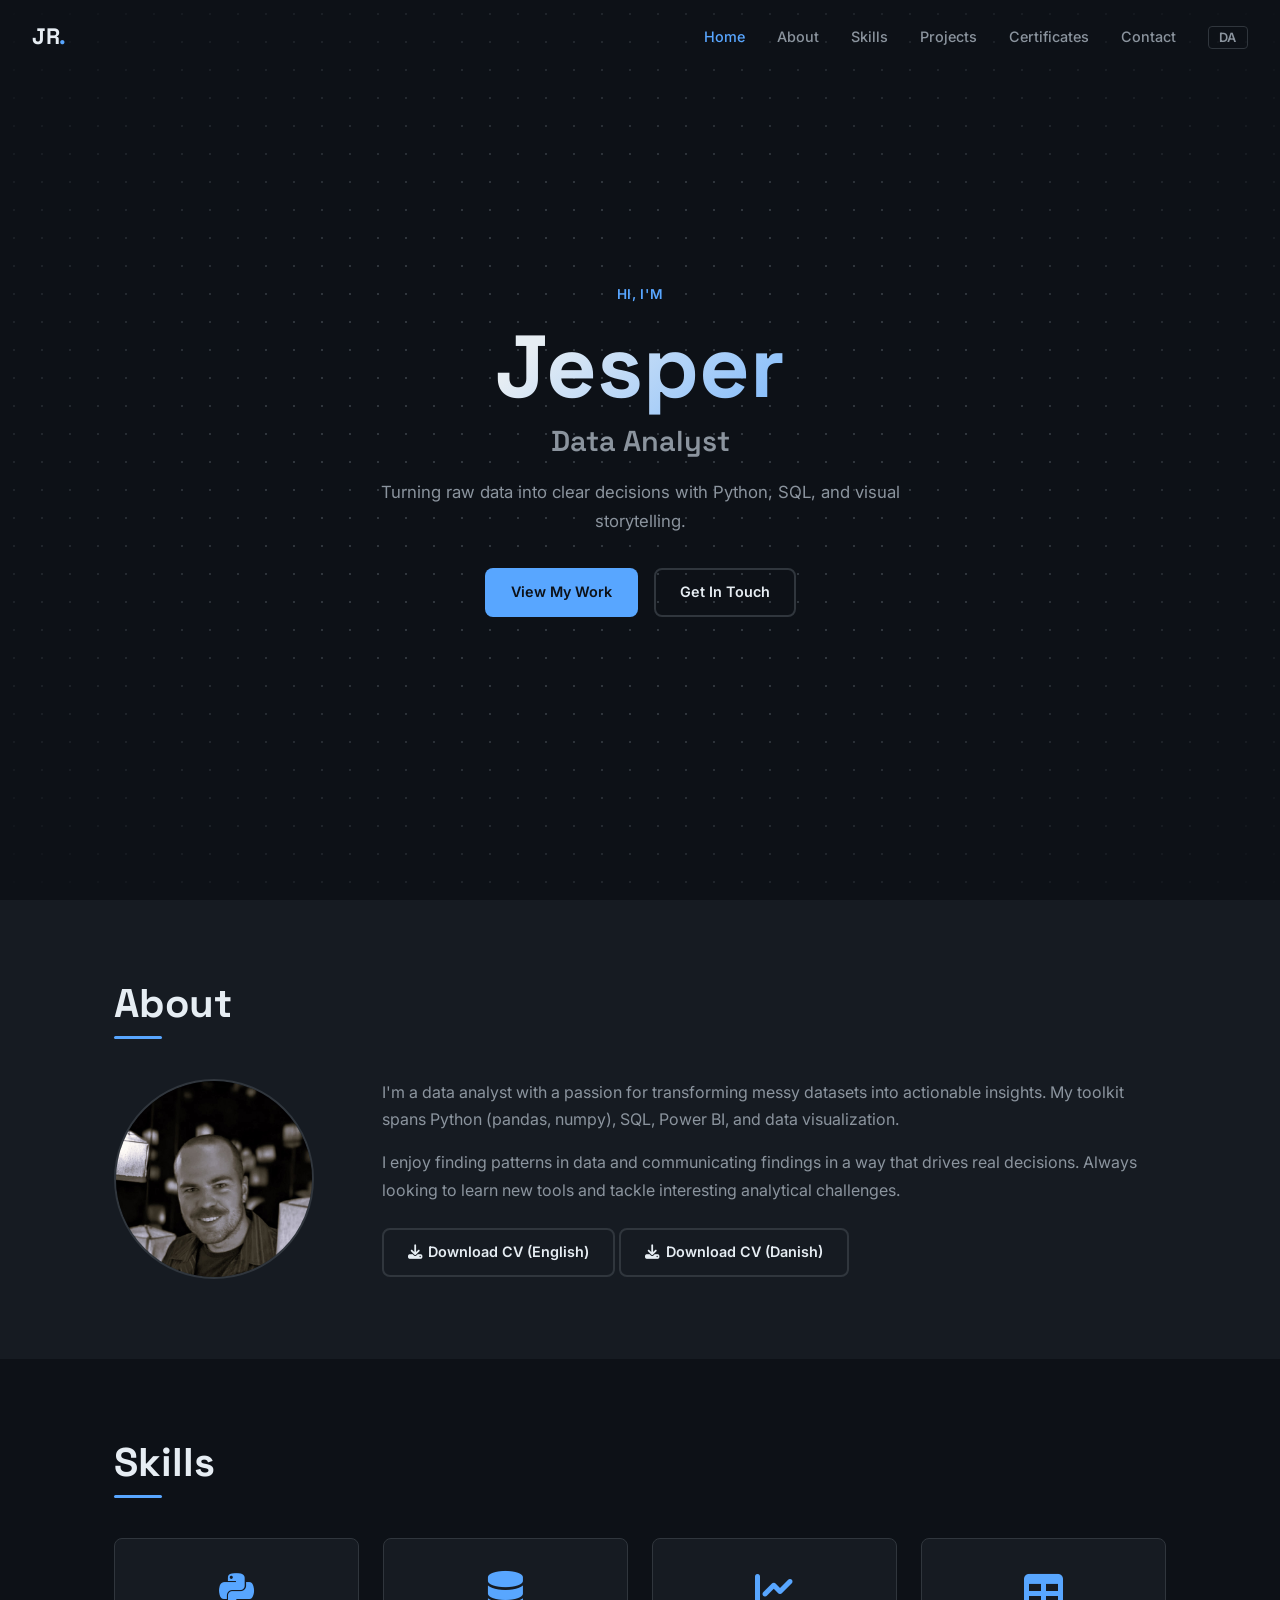
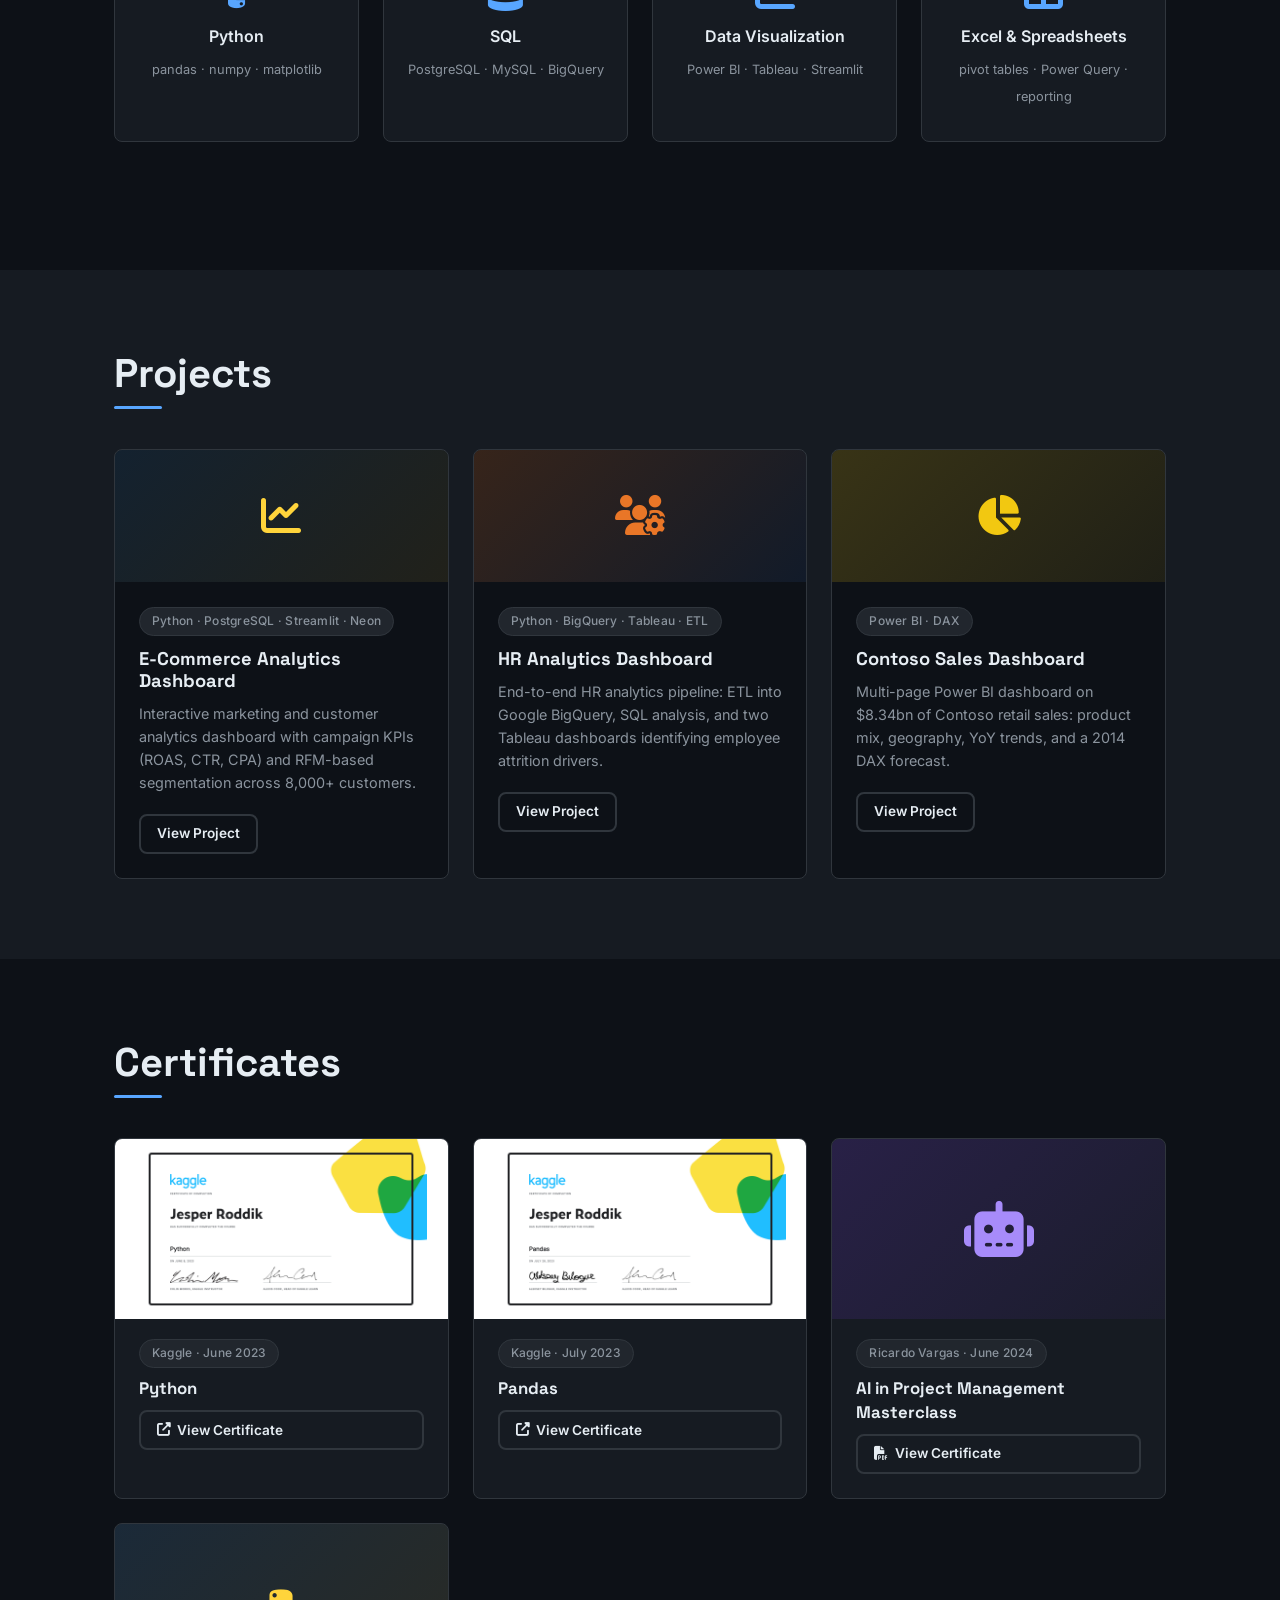
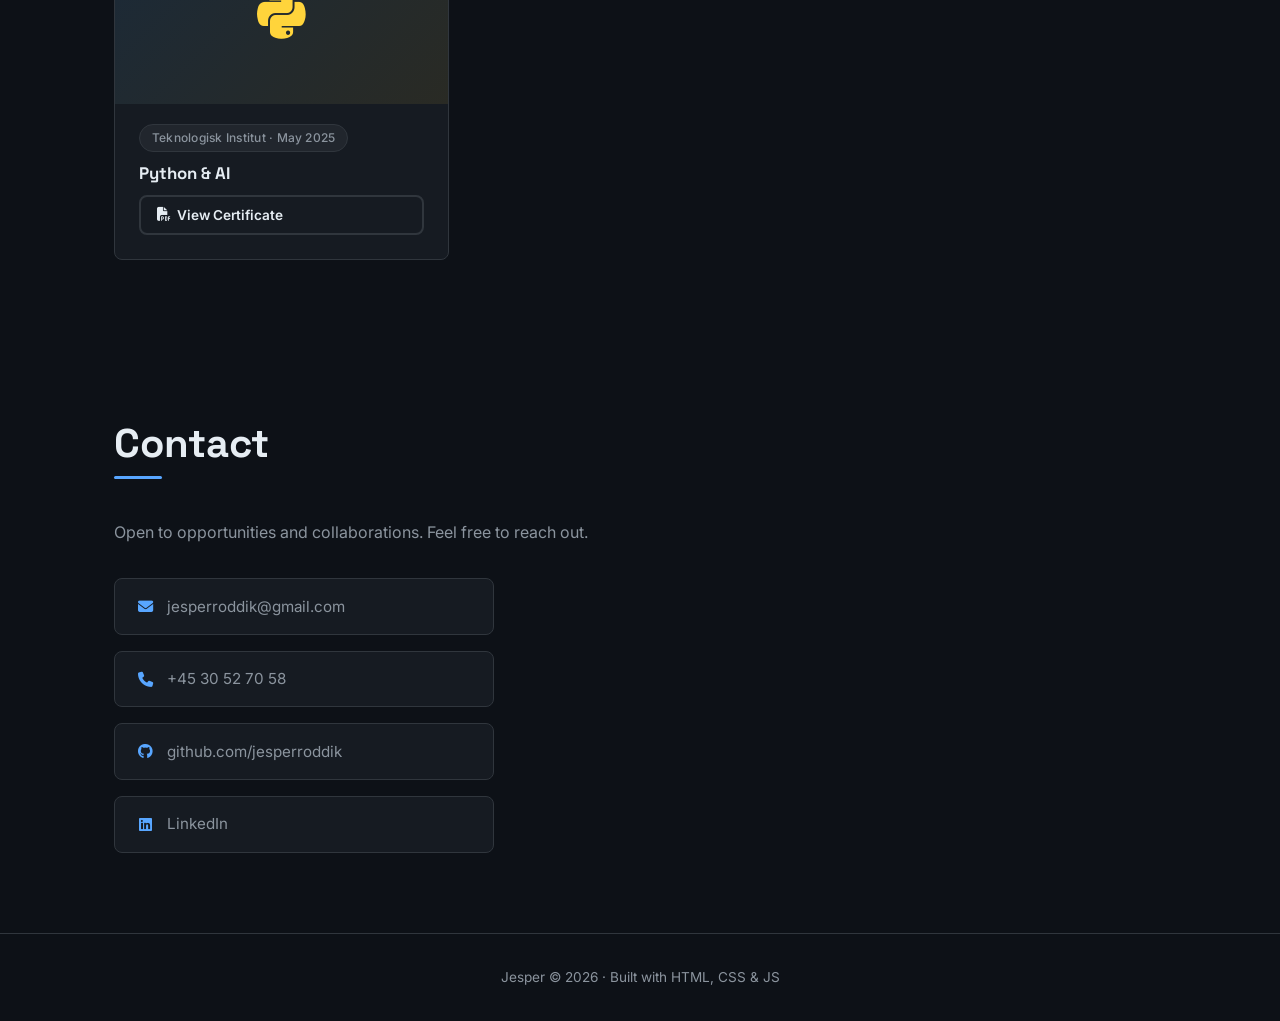
==== commit e1fc777f: "Add Contoso Sales Dashboard as project 3: full Power BI project page with 4 screenshots, DAX methodo" ====
--- a/index.html
+++ b/index.html
@@ -5,6 +5,16 @@
   <meta name="viewport" content="width=device-width, initial-scale=1.0">
   <meta name="description" content="Jesper: Data Analyst portfolio showcasing Python, SQL, Data Visualization, Tableau, Streamlit, and Excel projects.">
   <title>Jesper | Data Analytics Portfolio</title>
+
+  <!-- Favicon -->
+  <link rel="icon" type="image/svg+xml" href="assets/favicon.svg">
+
+  <!-- Open Graph (update og:url and og:image with your deployed domain) -->
+  <meta property="og:type"        content="website">
+  <meta property="og:title"       content="Jesper | Data Analytics Portfolio">
+  <meta property="og:description" content="Data Analyst portfolio showcasing Python, SQL, Tableau, Streamlit, and Power BI projects.">
+  <meta property="og:image"       content="assets/sh, bw.jpg">
+  <meta property="og:url"         content="">
 
   <!-- Google Fonts -->
   <link rel="preconnect" href="https://fonts.googleapis.com">
@@ -74,10 +84,10 @@
             I enjoy finding patterns in data and communicating findings in a way that drives real decisions.
             Always looking to learn new tools and tackle interesting analytical challenges.
           </p>
-          <a href="assets/JKR_CV_EN.pdf" class="btn btn-outline" download>
+          <a href="assets/JKR_CV_EN.pdf" class="btn btn-outline" download target="_blank" rel="noopener noreferrer">
             <i class="fas fa-download"></i> <span data-i18n="about.cv.en">Download CV (English)</span>
           </a>
-          <a href="assets/JKR_CV_DK.pdf" class="btn btn-outline" download>
+          <a href="assets/JKR_CV_DK.pdf" class="btn btn-outline" download target="_blank" rel="noopener noreferrer">
             <i class="fas fa-download"></i> <span data-i18n="about.cv.dk">Download CV (Danish)</span>
           </a>
         </div>
@@ -111,7 +121,7 @@
         </div>
         <div class="skill-card">
           <i class="fas fa-table skill-icon"></i>
-          <span>Excel &amp; Spreadsheets</span>
+          <span data-i18n="skills.excel">Excel &amp; Spreadsheets</span>
           <small data-i18n="skills.excel.sub">pivot tables · Power Query · reporting</small>
         </div>
       </div>
@@ -160,16 +170,16 @@
           </div>
         </article>
 
-        <!-- Project 3: Power BI (Coming Soon) -->
-        <article class="project-card coming-soon">
+        <!-- Project 3: Power BI -->
+        <article class="project-card">
           <div class="project-card-header powerbi">
             <i class="fas fa-chart-pie"></i>
           </div>
           <div class="project-card-body">
             <span class="project-tag">Power BI · DAX</span>
-            <h3>KPI Performance Dashboard</h3>
-            <p data-i18n="projects.p3.desc">Coming soon.</p>
-            <span class="btn btn-sm btn-outline" style="opacity:0.45;cursor:default;" data-i18n="btn.coming-soon">Coming Soon</span>
+            <h3 data-i18n="p3.title">Contoso Sales Dashboard</h3>
+            <p data-i18n="projects.p3.desc">Multi-page Power BI dashboard on $8.34bn of Contoso retail sales: product mix, geography, YoY trends, and a 2014 DAX forecast.</p>
+            <a href="projects/project3.html" class="btn btn-sm btn-outline" data-i18n="btn.view-project">View Project</a>
           </div>
         </article>
 
@@ -215,8 +225,8 @@
 
         <!-- AI in Project Management Masterclass -->
         <article class="cert-card">
-          <a href="assets/certificates/AI%20in%20Project%20Management%20Masterclass%2C%20certificate.pdf" target="_blank" rel="noopener noreferrer" class="cert-card-header cert-icon cert-pm">
-            <i class="fas fa-robot"></i>
+          <a href="assets/certificates/AI%20in%20Project%20Management%20Masterclass%2C%20certificate.pdf" target="_blank" rel="noopener noreferrer" class="cert-card-header cert-icon cert-pm" aria-label="AI in Project Management Masterclass certificate">
+            <i class="fas fa-robot" aria-hidden="true"></i>
           </a>
           <div class="cert-card-body">
             <span class="cert-tag" data-i18n="certs.tag.ai-pm">Ricardo Vargas &middot; June 2024</span>
@@ -229,8 +239,8 @@
 
         <!-- Python og AI Certifikat -->
         <article class="cert-card">
-          <a href="assets/certificates/Python%20og%20AI%20Certifikat.pdf" target="_blank" rel="noopener noreferrer" class="cert-card-header cert-icon cert-python-ai">
-            <i class="fab fa-python"></i>
+          <a href="assets/certificates/Python%20og%20AI%20Certifikat.pdf" target="_blank" rel="noopener noreferrer" class="cert-card-header cert-icon cert-python-ai" aria-label="Python &amp; AI certificate">
+            <i class="fab fa-python" aria-hidden="true"></i>
           </a>
           <div class="cert-card-body">
             <span class="cert-tag" data-i18n="certs.tag.py-ai">Teknologisk Institut &middot; May 2025</span>
@@ -265,8 +275,7 @@
           <i class="fab fa-github"></i>
           github.com/jesperroddik
         </a>
-        <!-- Update href with your real LinkedIn URL -->
-        <a href="https://linkedin.com/in/" class="contact-link" target="_blank" rel="noopener noreferrer">
+        <a href="https://www.linkedin.com/in/jesperroddik" class="contact-link" target="_blank" rel="noopener noreferrer">
           <i class="fab fa-linkedin"></i>
           LinkedIn
         </a>
--- a/style.css
+++ b/style.css
@@ -943,13 +943,25 @@
     width: 100%;
   }
 
+  .nav-links .lang-toggle {
+    display: block;
+    width: 100%;
+    text-align: left;
+    padding: 0.75rem 1.5rem;
+    border: none;
+    border-radius: 0;
+    font-size: 0.9rem;
+  }
+
   .about-grid {
     grid-template-columns: 1fr;
     text-align: center;
   }
 
-  .about-grid .photo-placeholder {
-    margin: 0 auto;
+  .about-grid .photo-placeholder,
+  .about-photo {
+    display: flex;
+    justify-content: center;
   }
 
   .projects-grid {
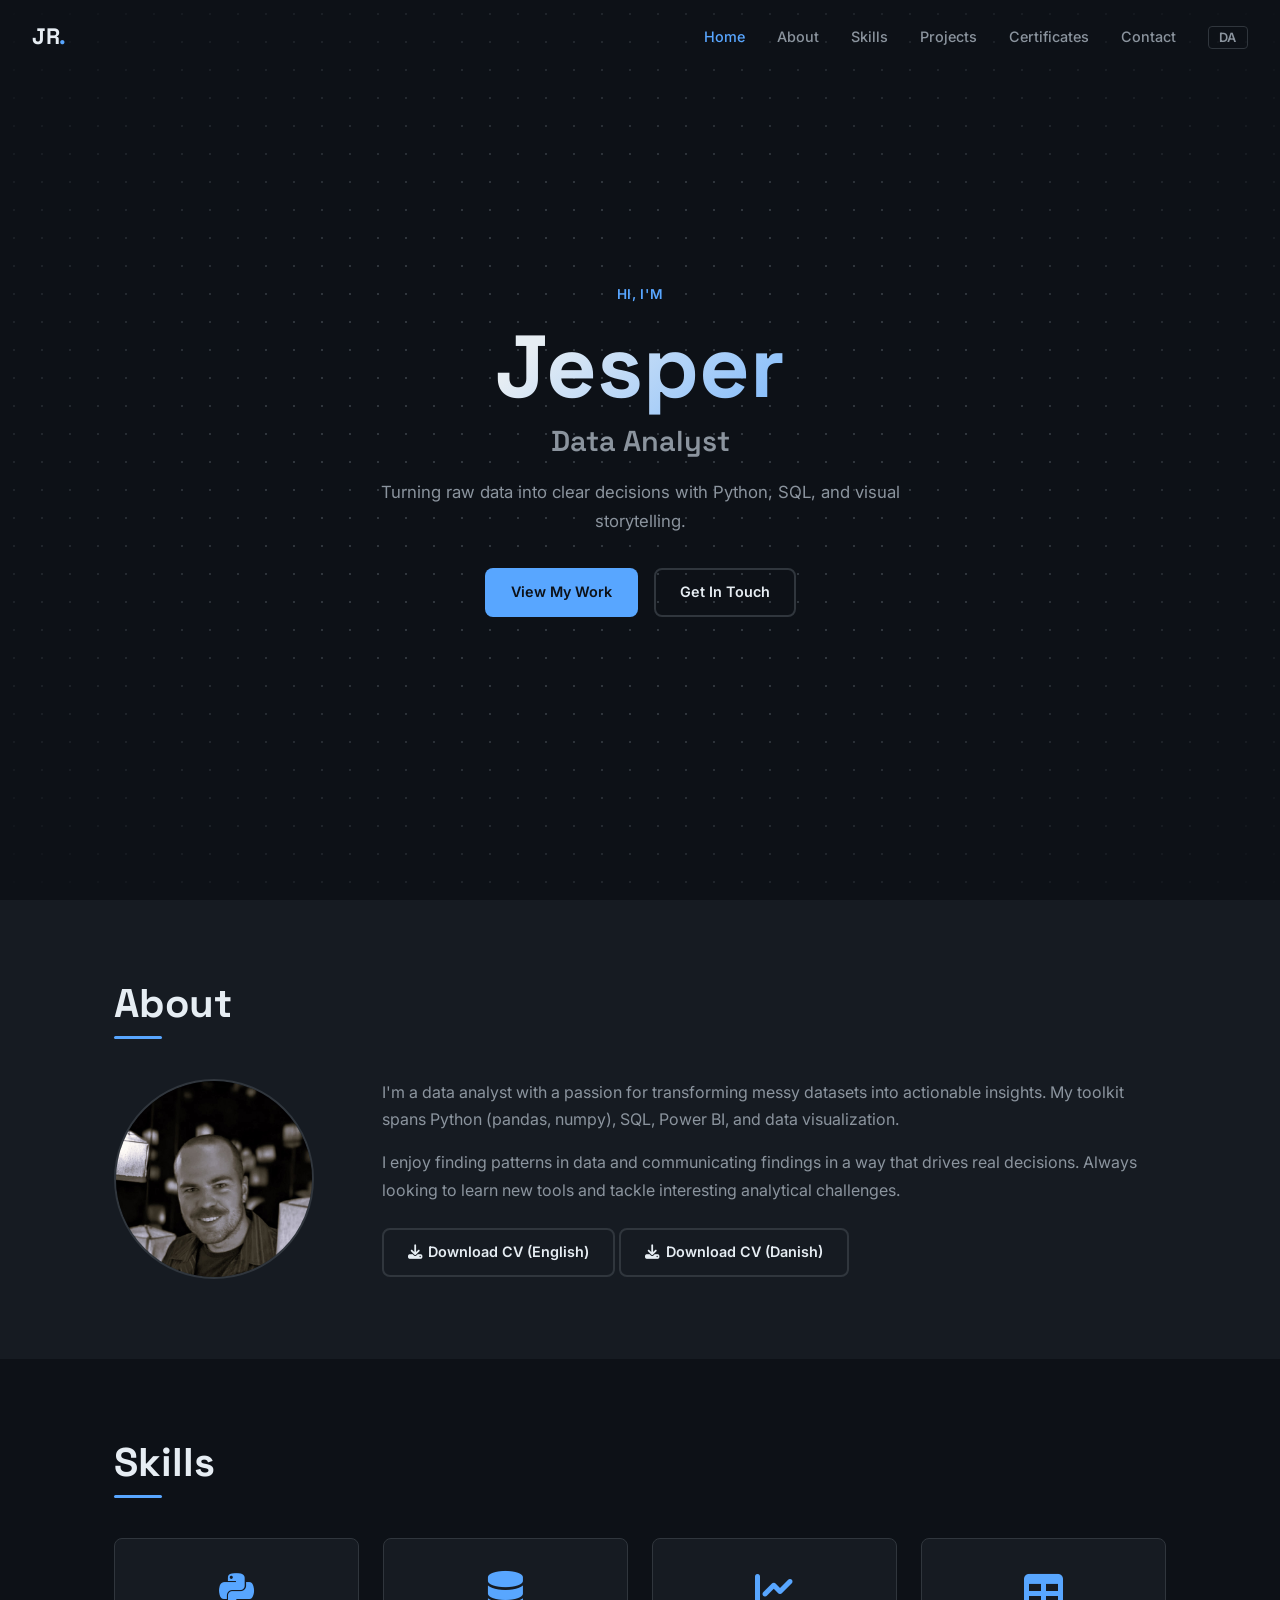
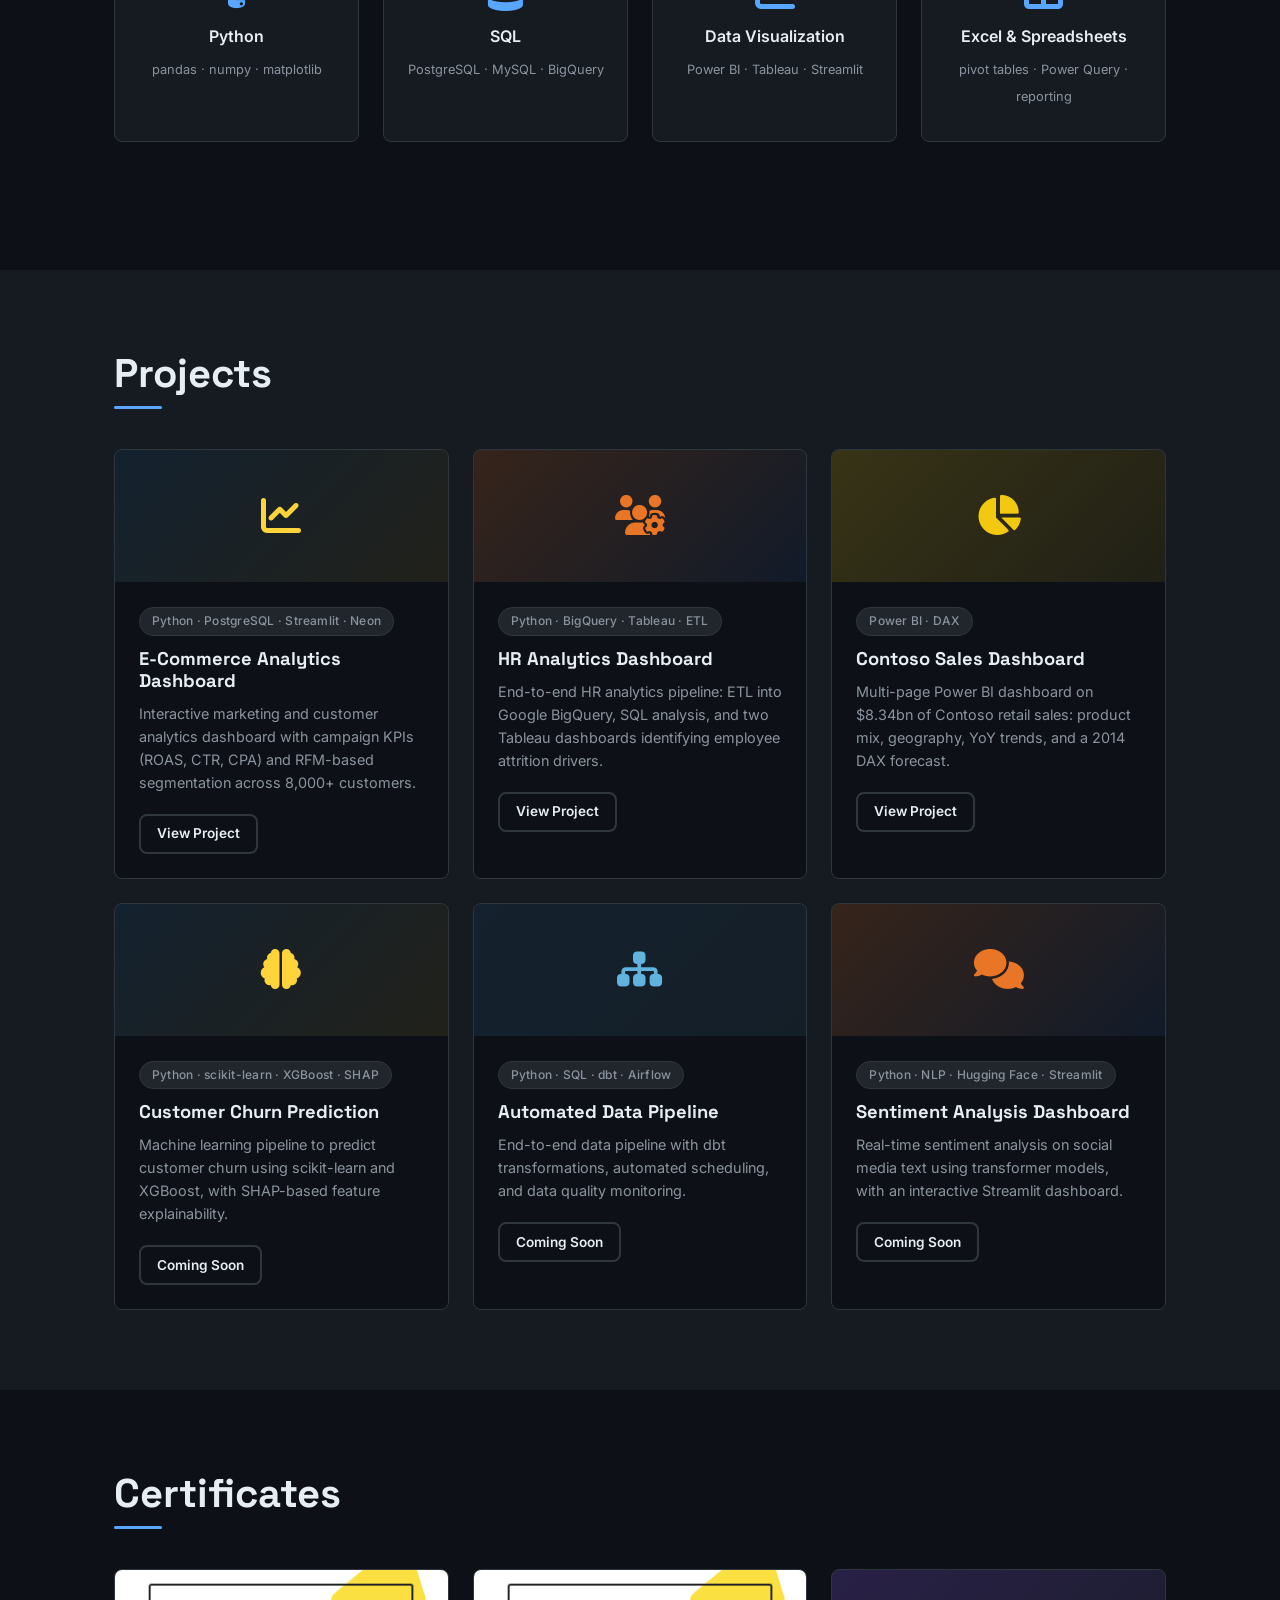
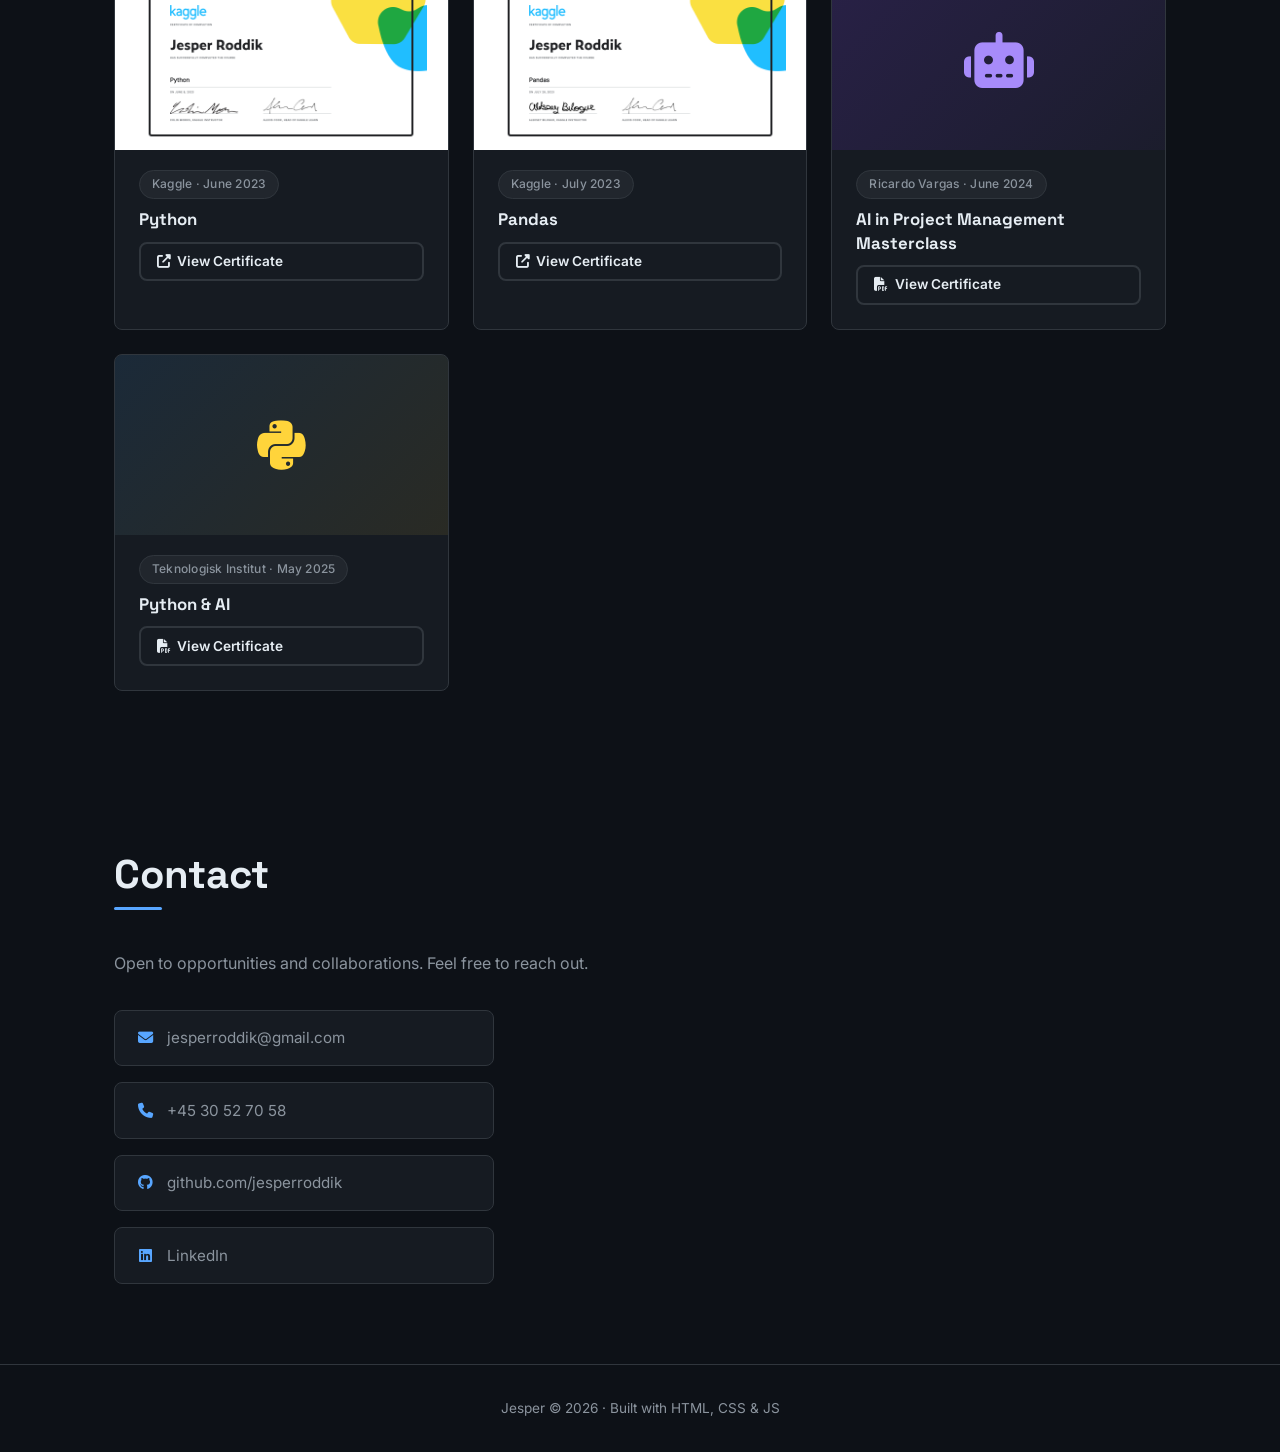
==== commit eba14009: "Add 3 placeholder project pages for upcoming projects Creates project4.html (Customer Churn Predicti" ====
--- a/index.html
+++ b/index.html
@@ -180,6 +180,45 @@
             <h3 data-i18n="p3.title">Contoso Sales Dashboard</h3>
             <p data-i18n="projects.p3.desc">Multi-page Power BI dashboard on $8.34bn of Contoso retail sales: product mix, geography, YoY trends, and a 2014 DAX forecast.</p>
             <a href="projects/project3.html" class="btn btn-sm btn-outline" data-i18n="btn.view-project">View Project</a>
+          </div>
+        </article>
+
+        <!-- Project 4: Customer Churn Prediction (placeholder) -->
+        <article class="project-card">
+          <div class="project-card-header python">
+            <i class="fas fa-brain"></i>
+          </div>
+          <div class="project-card-body">
+            <span class="project-tag">Python · scikit-learn · XGBoost · SHAP</span>
+            <h3 data-i18n="p4.title">Customer Churn Prediction</h3>
+            <p data-i18n="projects.p4.desc">Machine learning pipeline to predict customer churn using scikit-learn and XGBoost, with SHAP-based feature explainability.</p>
+            <a href="projects/project4.html" class="btn btn-sm btn-outline" data-i18n="btn.coming-soon">Coming Soon</a>
+          </div>
+        </article>
+
+        <!-- Project 5: Automated Data Pipeline (placeholder) -->
+        <article class="project-card">
+          <div class="project-card-header sql">
+            <i class="fas fa-sitemap"></i>
+          </div>
+          <div class="project-card-body">
+            <span class="project-tag">Python · SQL · dbt · Airflow</span>
+            <h3 data-i18n="p5.title">Automated Data Pipeline</h3>
+            <p data-i18n="projects.p5.desc">End-to-end data pipeline with dbt transformations, automated scheduling, and data quality monitoring.</p>
+            <a href="projects/project5.html" class="btn btn-sm btn-outline" data-i18n="btn.coming-soon">Coming Soon</a>
+          </div>
+        </article>
+
+        <!-- Project 6: Sentiment Analysis Dashboard (placeholder) -->
+        <article class="project-card">
+          <div class="project-card-header tableau">
+            <i class="fas fa-comments"></i>
+          </div>
+          <div class="project-card-body">
+            <span class="project-tag">Python · NLP · Hugging Face · Streamlit</span>
+            <h3 data-i18n="p6.title">Sentiment Analysis Dashboard</h3>
+            <p data-i18n="projects.p6.desc">Real-time sentiment analysis on social media text using transformer models, with an interactive Streamlit dashboard.</p>
+            <a href="projects/project6.html" class="btn btn-sm btn-outline" data-i18n="btn.coming-soon">Coming Soon</a>
           </div>
         </article>
 
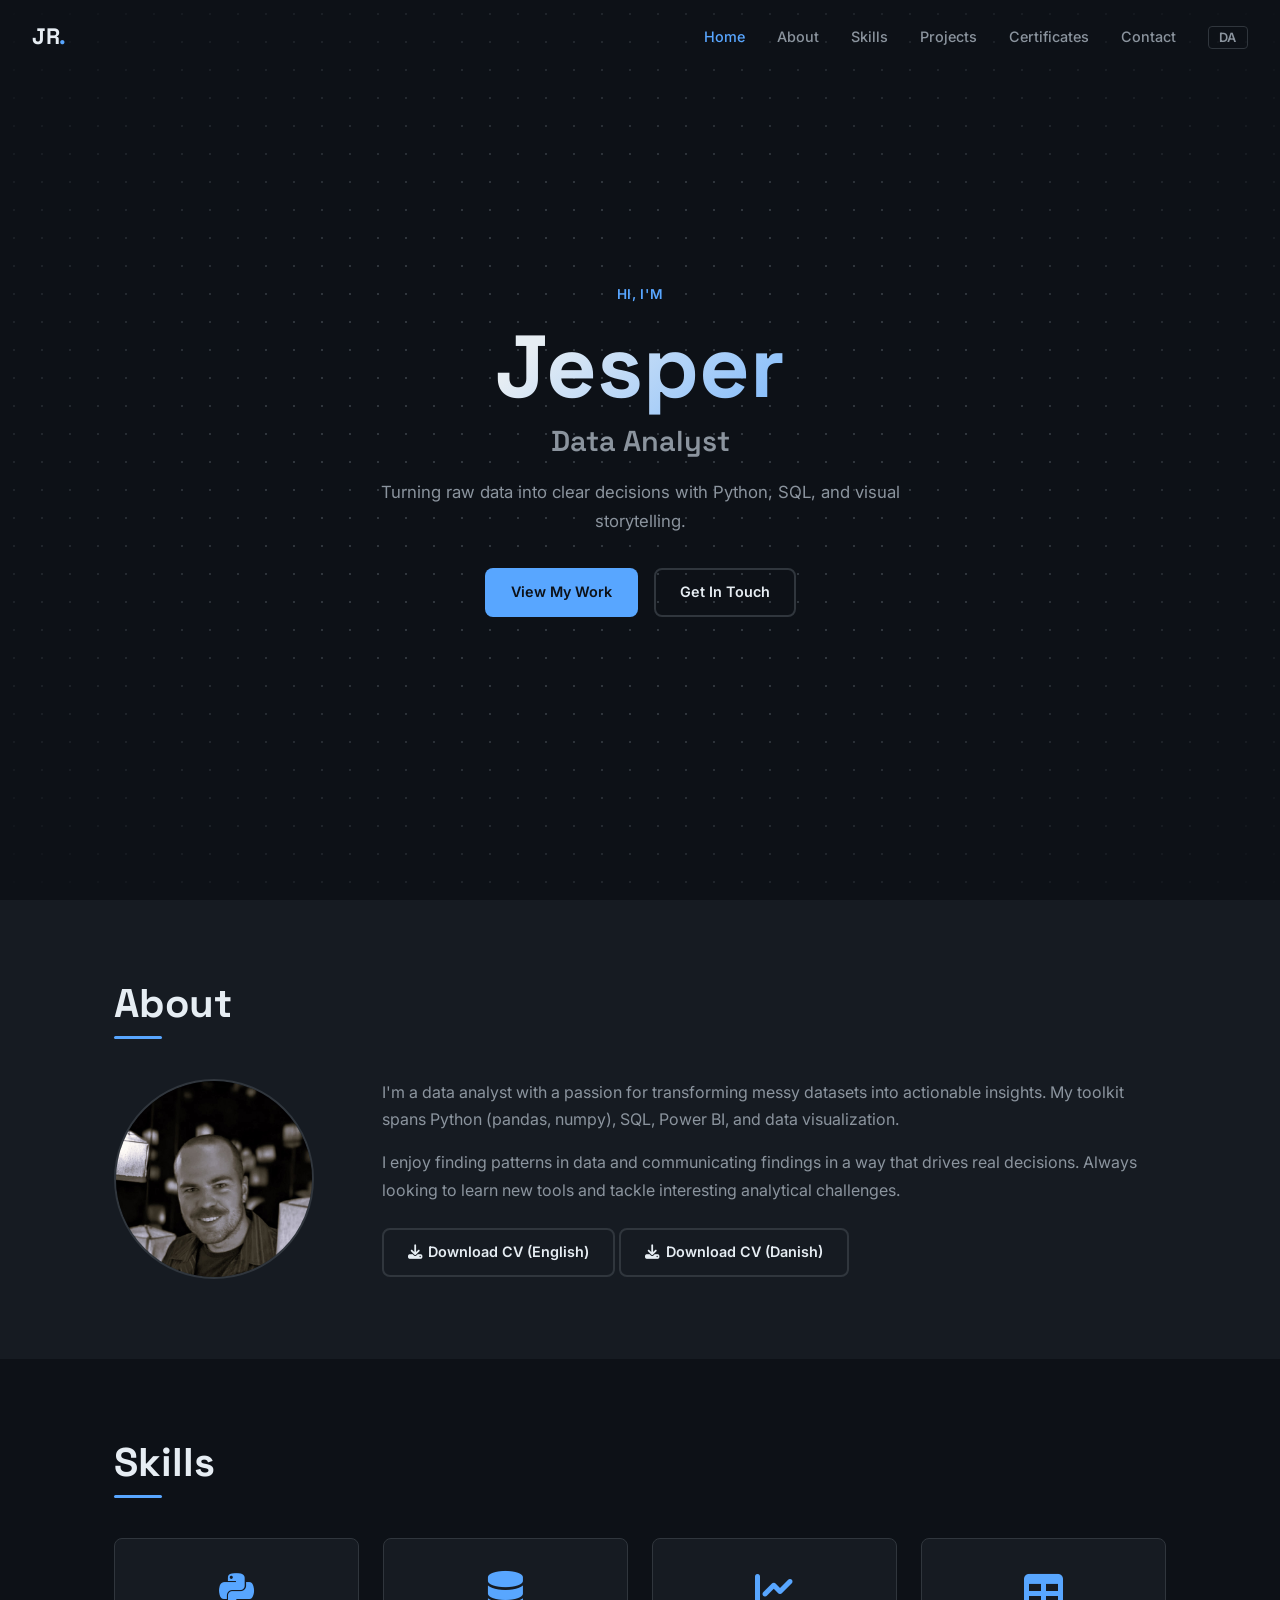
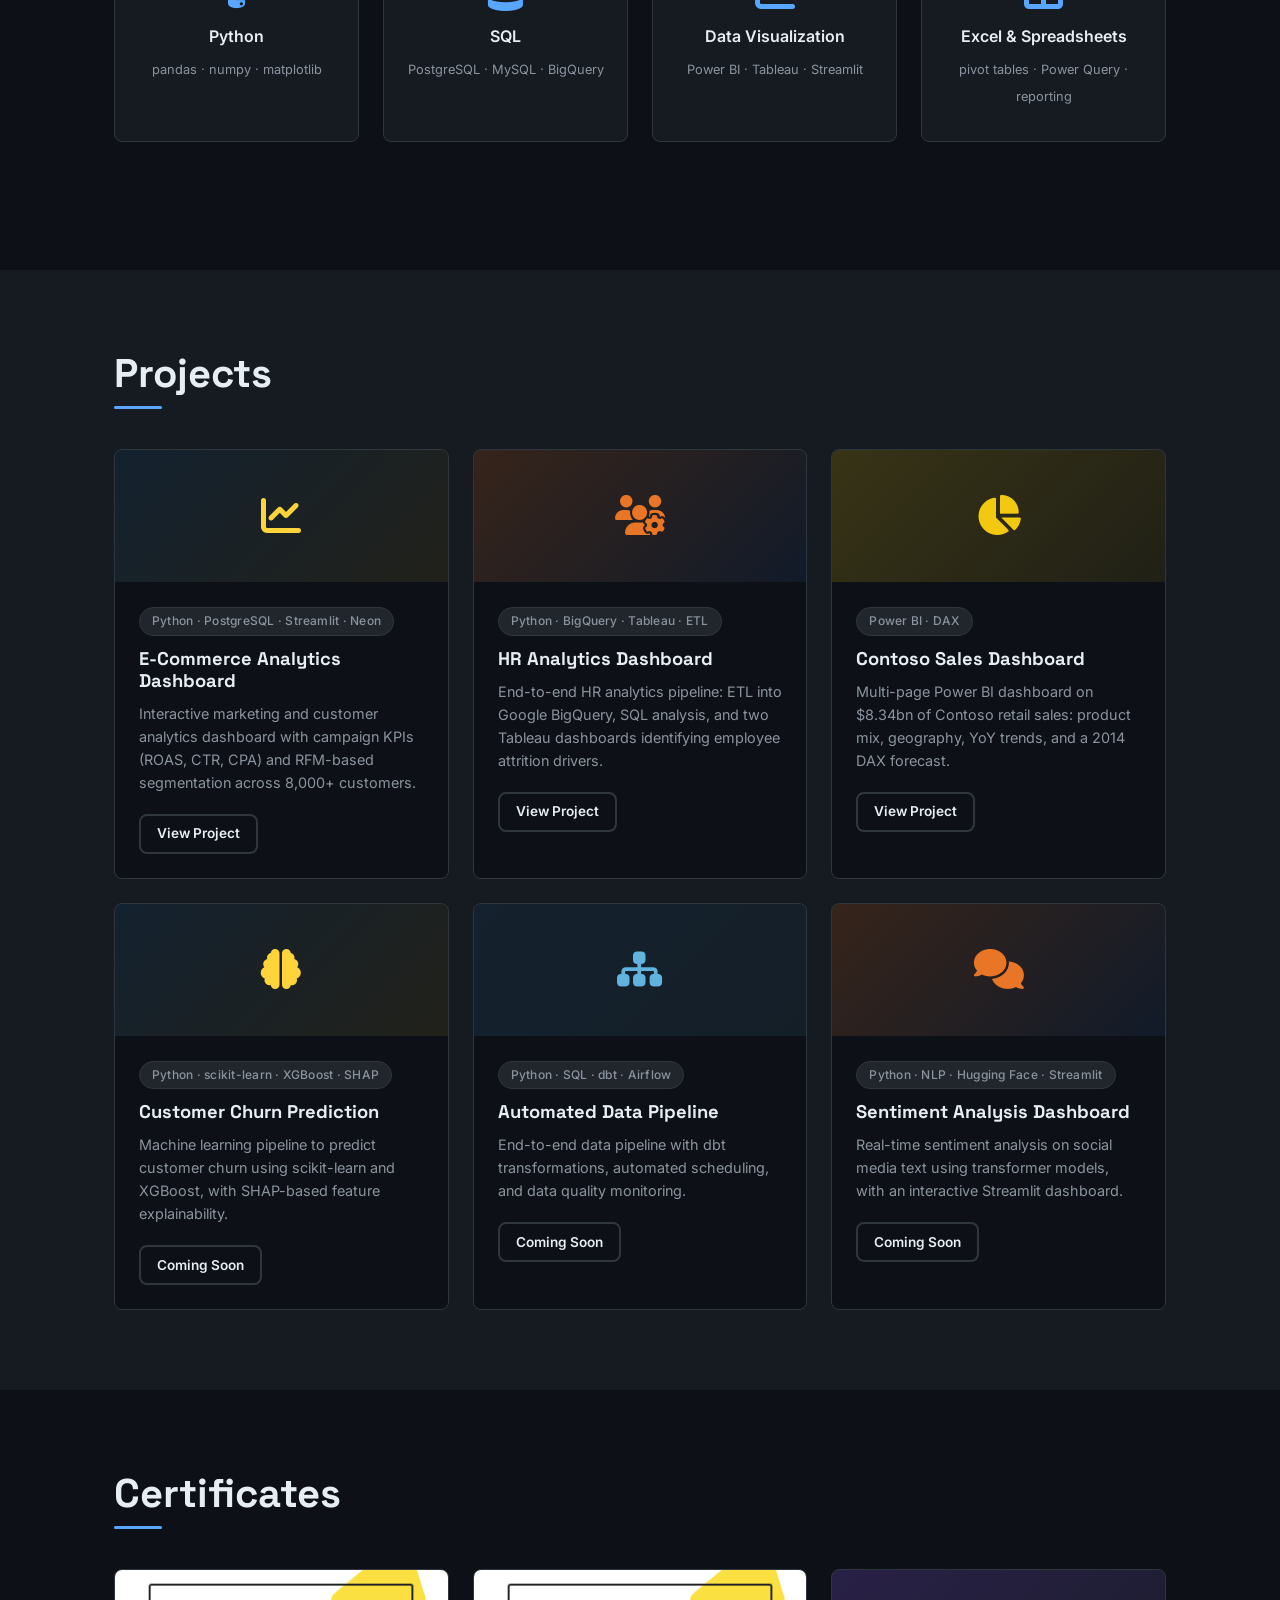
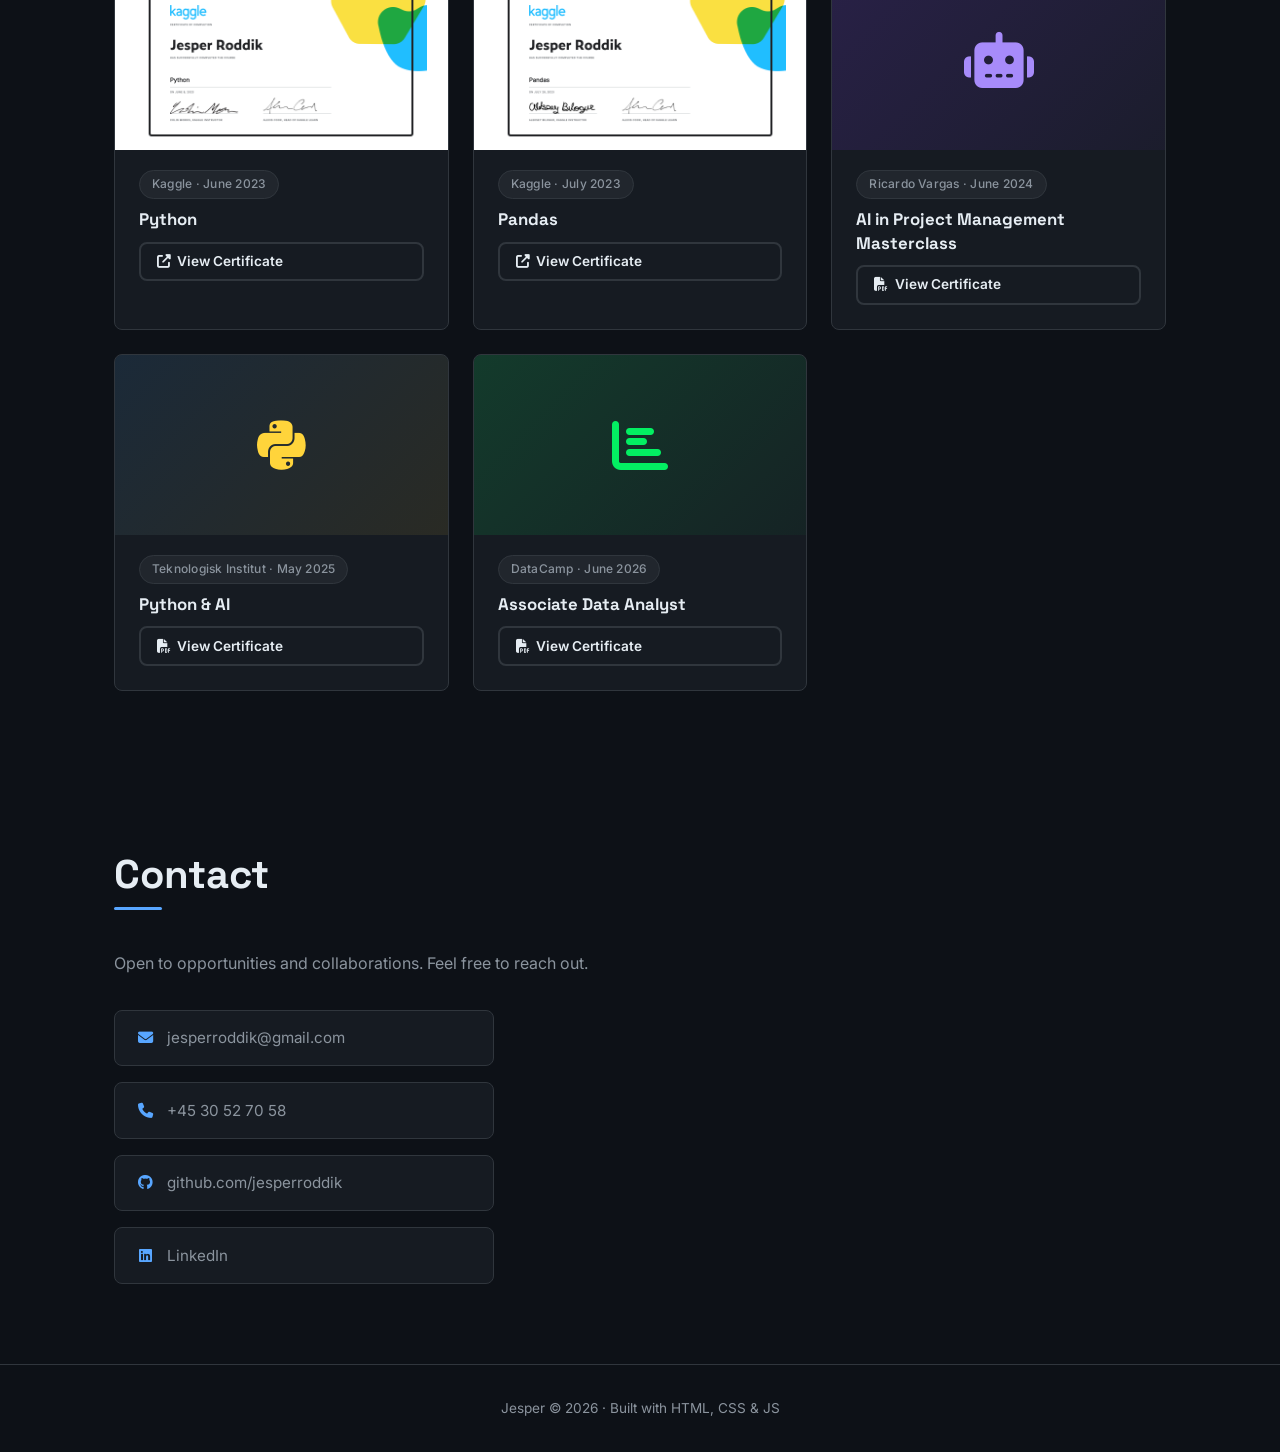
==== commit 721fbd13: "Add Associate Data Analyst certificate from DataCamp Co-Authored-By: Claude Sonnet 4.6 <noreply@anth" ====
--- a/index.html
+++ b/index.html
@@ -285,6 +285,20 @@
             <span class="cert-tag" data-i18n="certs.tag.py-ai">Teknologisk Institut &middot; May 2025</span>
             <h3>Python &amp; AI</h3>
             <a href="assets/certificates/Python%20og%20AI%20Certifikat.pdf" class="btn btn-sm btn-outline" target="_blank" rel="noopener noreferrer">
+              <i class="fas fa-file-pdf"></i> <span data-i18n="btn.view-cert">View Certificate</span>
+            </a>
+          </div>
+        </article>
+
+        <!-- Associate Data Analyst, DataCamp -->
+        <article class="cert-card">
+          <a href="assets/certificates/Associate%20Data%20Analyst%2C%20DataCamp.pdf" target="_blank" rel="noopener noreferrer" class="cert-card-header cert-icon cert-datacamp" aria-label="Associate Data Analyst certificate">
+            <i class="fas fa-chart-bar" aria-hidden="true"></i>
+          </a>
+          <div class="cert-card-body">
+            <span class="cert-tag" data-i18n="certs.tag.datacamp-ada">DataCamp &middot; June 2026</span>
+            <h3>Associate Data Analyst</h3>
+            <a href="assets/certificates/Associate%20Data%20Analyst%2C%20DataCamp.pdf" class="btn btn-sm btn-outline" target="_blank" rel="noopener noreferrer">
               <i class="fas fa-file-pdf"></i> <span data-i18n="btn.view-cert">View Certificate</span>
             </a>
           </div>
--- a/style.css
+++ b/style.css
@@ -879,6 +879,11 @@
   color: #ffd43b;
 }
 
+.cert-card-header.cert-datacamp {
+  background: linear-gradient(135deg, rgba(3, 239, 98, 0.15), rgba(3, 239, 98, 0.04));
+  color: #03ef62;
+}
+
 .cert-card-body {
   padding: 1.25rem 1.5rem 1.5rem;
   display: flex;
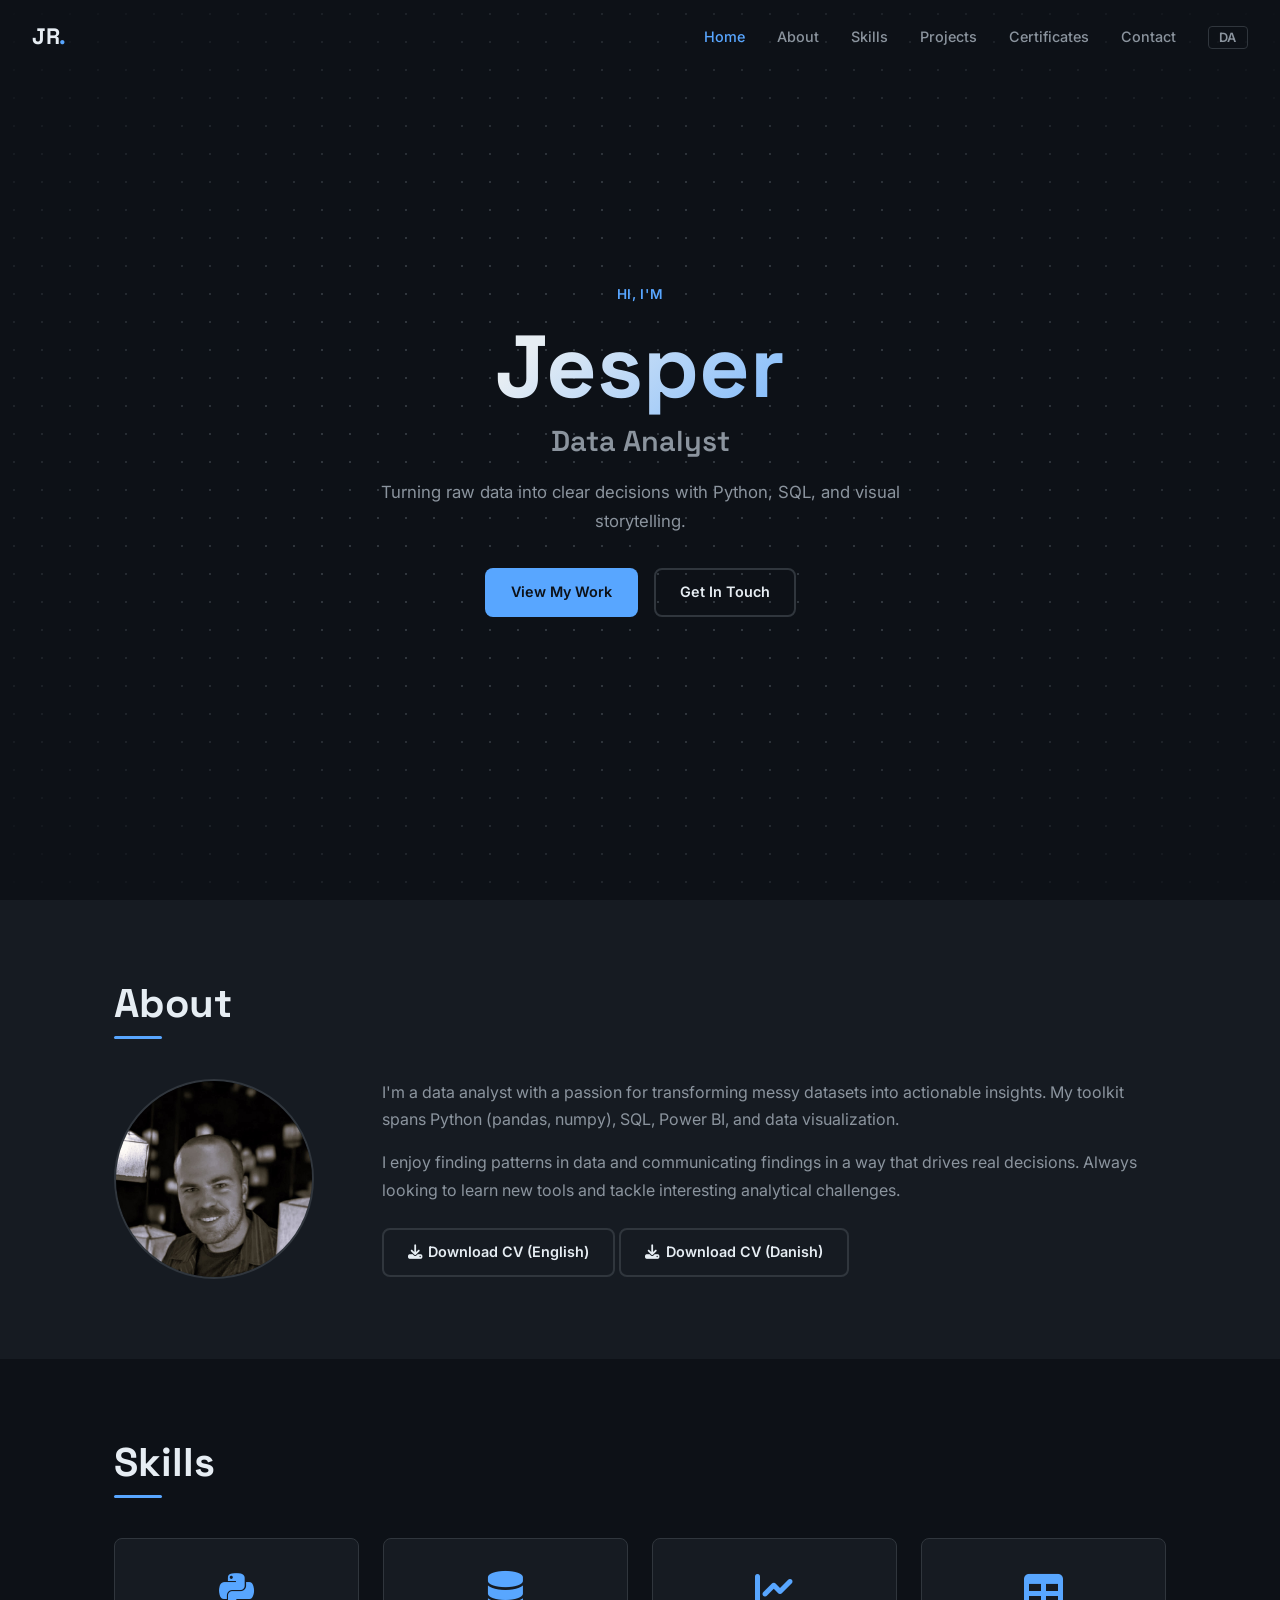
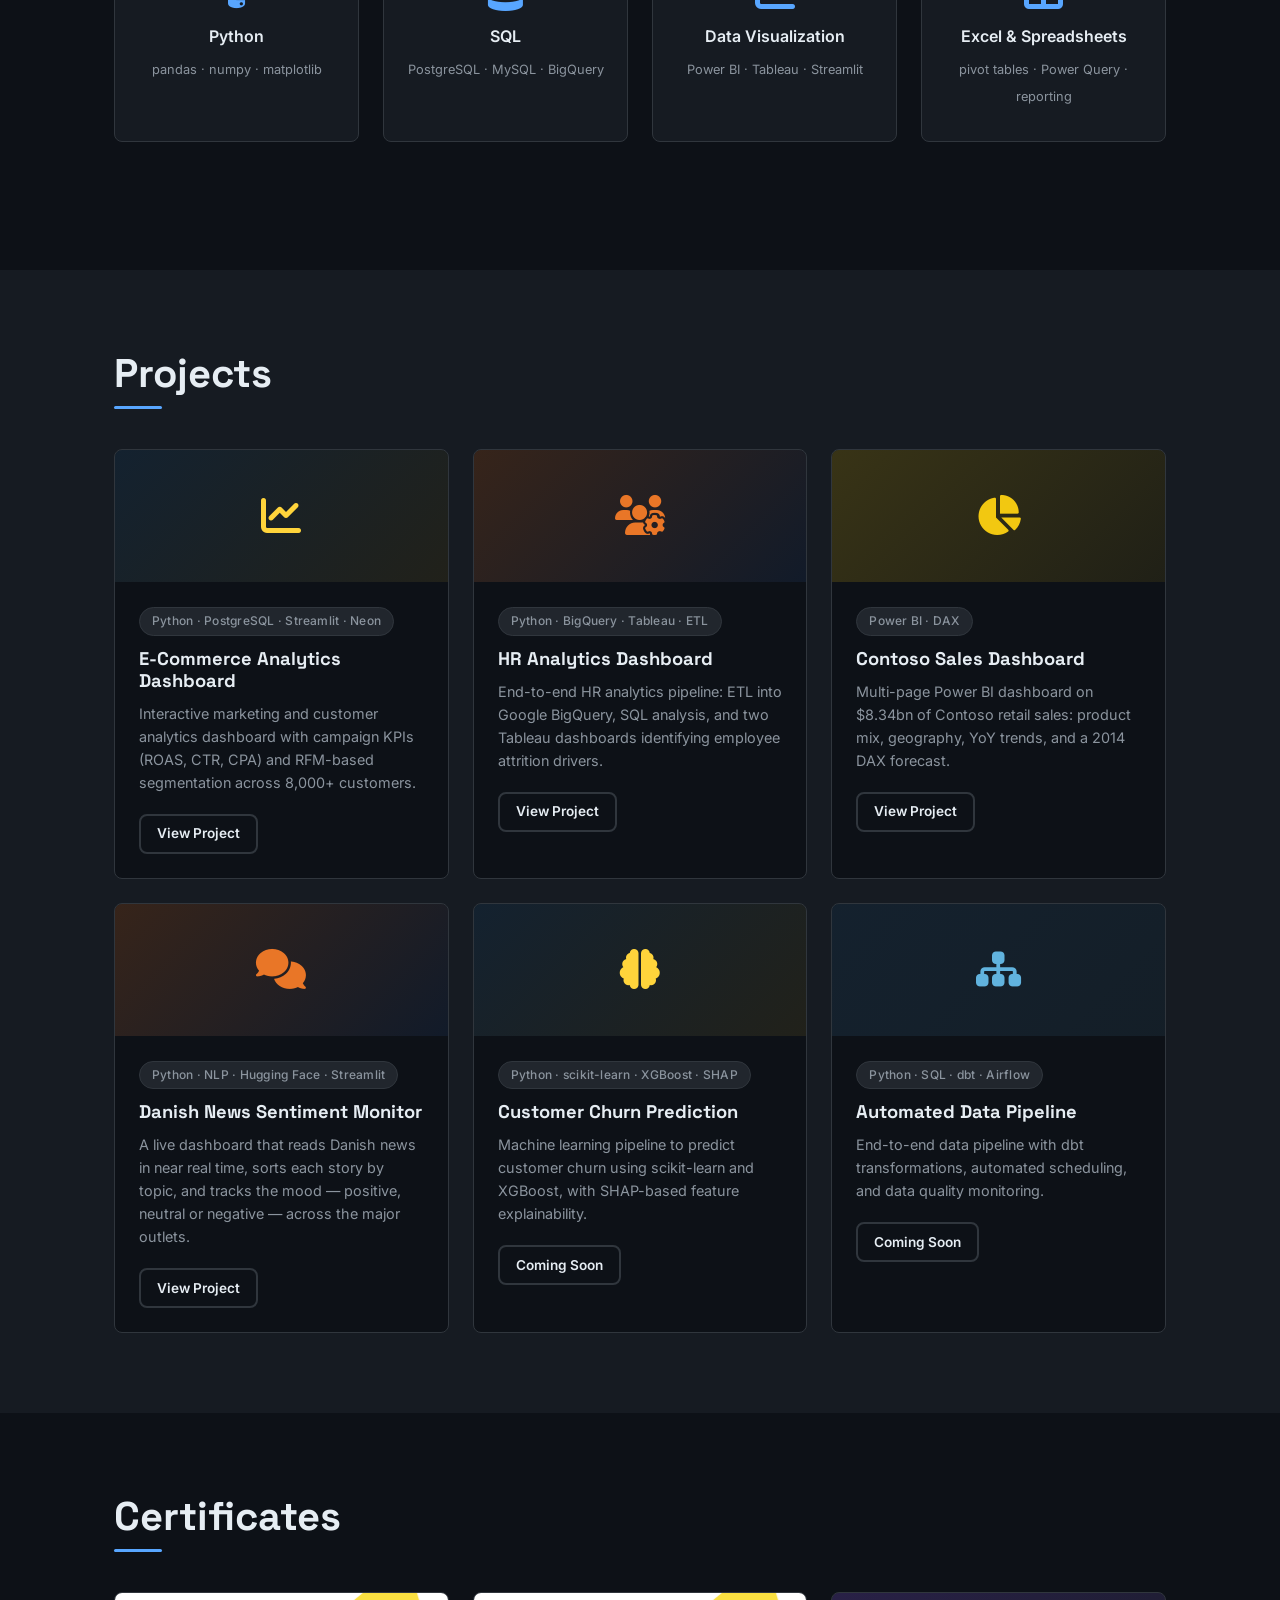
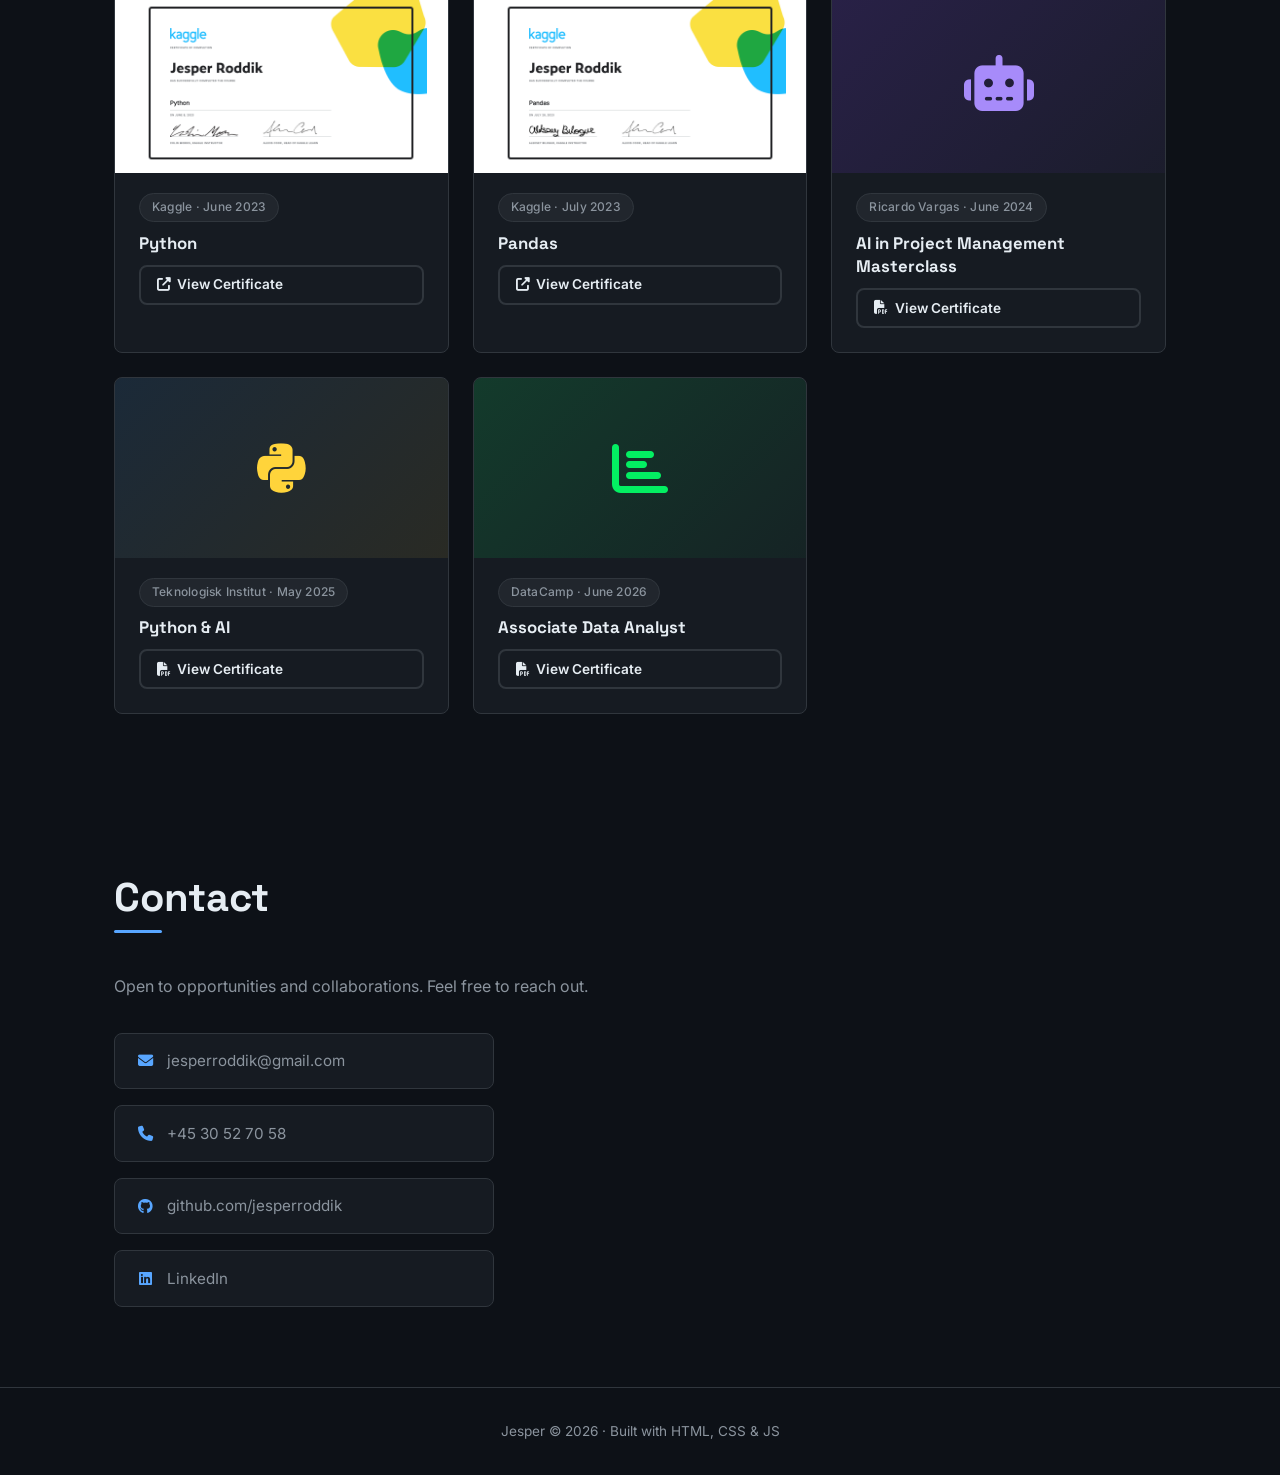
==== commit 3d476bc4: "Add Danish News Sentiment Monitor as 4th finished project Replace the project 6 placeholder with a f" ====
--- a/index.html
+++ b/index.html
@@ -183,7 +183,20 @@
           </div>
         </article>
 
-        <!-- Project 4: Customer Churn Prediction (placeholder) -->
+        <!-- Project 4 (display order): Danish News Sentiment Monitor — lives in project6.html -->
+        <article class="project-card">
+          <div class="project-card-header tableau">
+            <i class="fas fa-comments"></i>
+          </div>
+          <div class="project-card-body">
+            <span class="project-tag">Python · NLP · Hugging Face · Streamlit</span>
+            <h3 data-i18n="p6.title">Danish News Sentiment Monitor</h3>
+            <p data-i18n="projects.p6.desc">A live dashboard that reads Danish news in near real time, sorts each story by topic, and tracks the mood — positive, neutral or negative — across the major outlets.</p>
+            <a href="projects/project6.html" class="btn btn-sm btn-outline" data-i18n="btn.view-project">View Project</a>
+          </div>
+        </article>
+
+        <!-- Project 5 (display order): Customer Churn Prediction (placeholder) — lives in project4.html -->
         <article class="project-card">
           <div class="project-card-header python">
             <i class="fas fa-brain"></i>
@@ -196,7 +209,7 @@
           </div>
         </article>
 
-        <!-- Project 5: Automated Data Pipeline (placeholder) -->
+        <!-- Project 6 (display order): Automated Data Pipeline (placeholder) — lives in project5.html -->
         <article class="project-card">
           <div class="project-card-header sql">
             <i class="fas fa-sitemap"></i>
@@ -206,19 +219,6 @@
             <h3 data-i18n="p5.title">Automated Data Pipeline</h3>
             <p data-i18n="projects.p5.desc">End-to-end data pipeline with dbt transformations, automated scheduling, and data quality monitoring.</p>
             <a href="projects/project5.html" class="btn btn-sm btn-outline" data-i18n="btn.coming-soon">Coming Soon</a>
-          </div>
-        </article>
-
-        <!-- Project 6: Sentiment Analysis Dashboard (placeholder) -->
-        <article class="project-card">
-          <div class="project-card-header tableau">
-            <i class="fas fa-comments"></i>
-          </div>
-          <div class="project-card-body">
-            <span class="project-tag">Python · NLP · Hugging Face · Streamlit</span>
-            <h3 data-i18n="p6.title">Sentiment Analysis Dashboard</h3>
-            <p data-i18n="projects.p6.desc">Real-time sentiment analysis on social media text using transformer models, with an interactive Streamlit dashboard.</p>
-            <a href="projects/project6.html" class="btn btn-sm btn-outline" data-i18n="btn.coming-soon">Coming Soon</a>
           </div>
         </article>
 
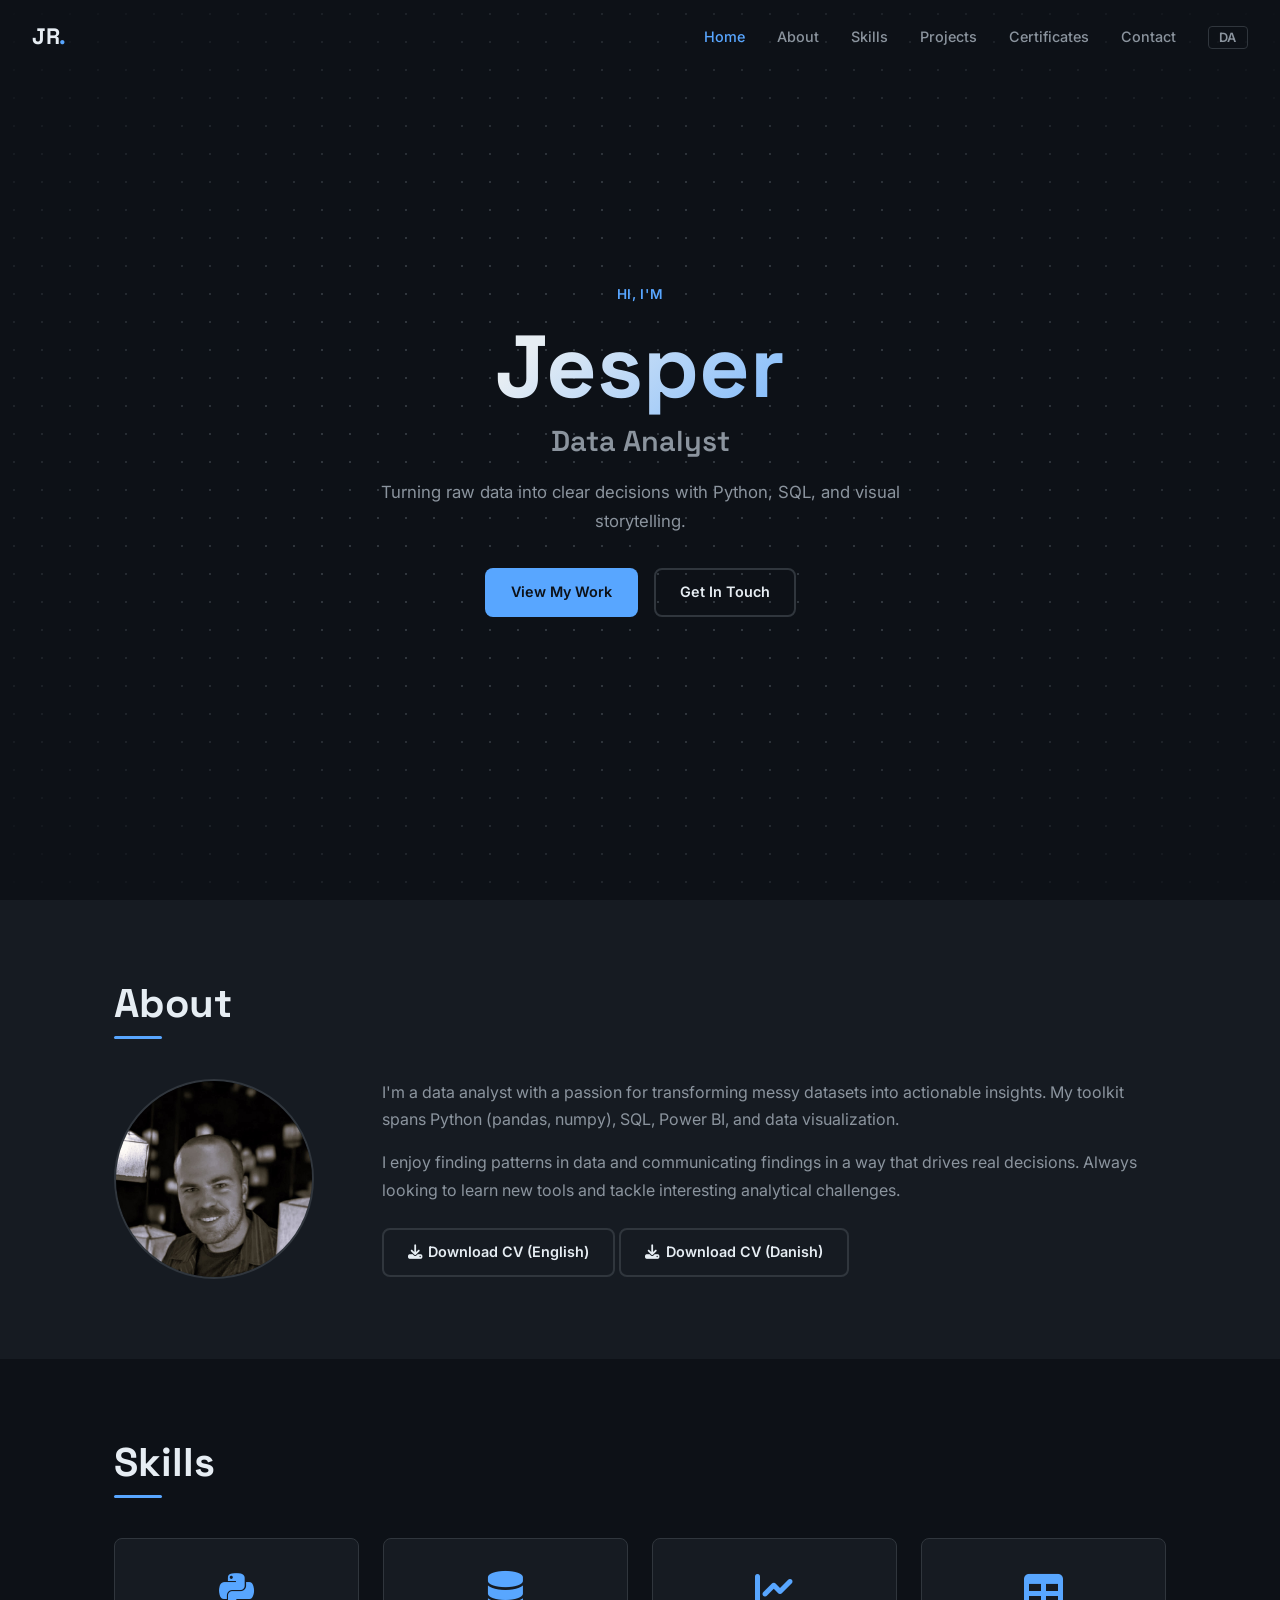
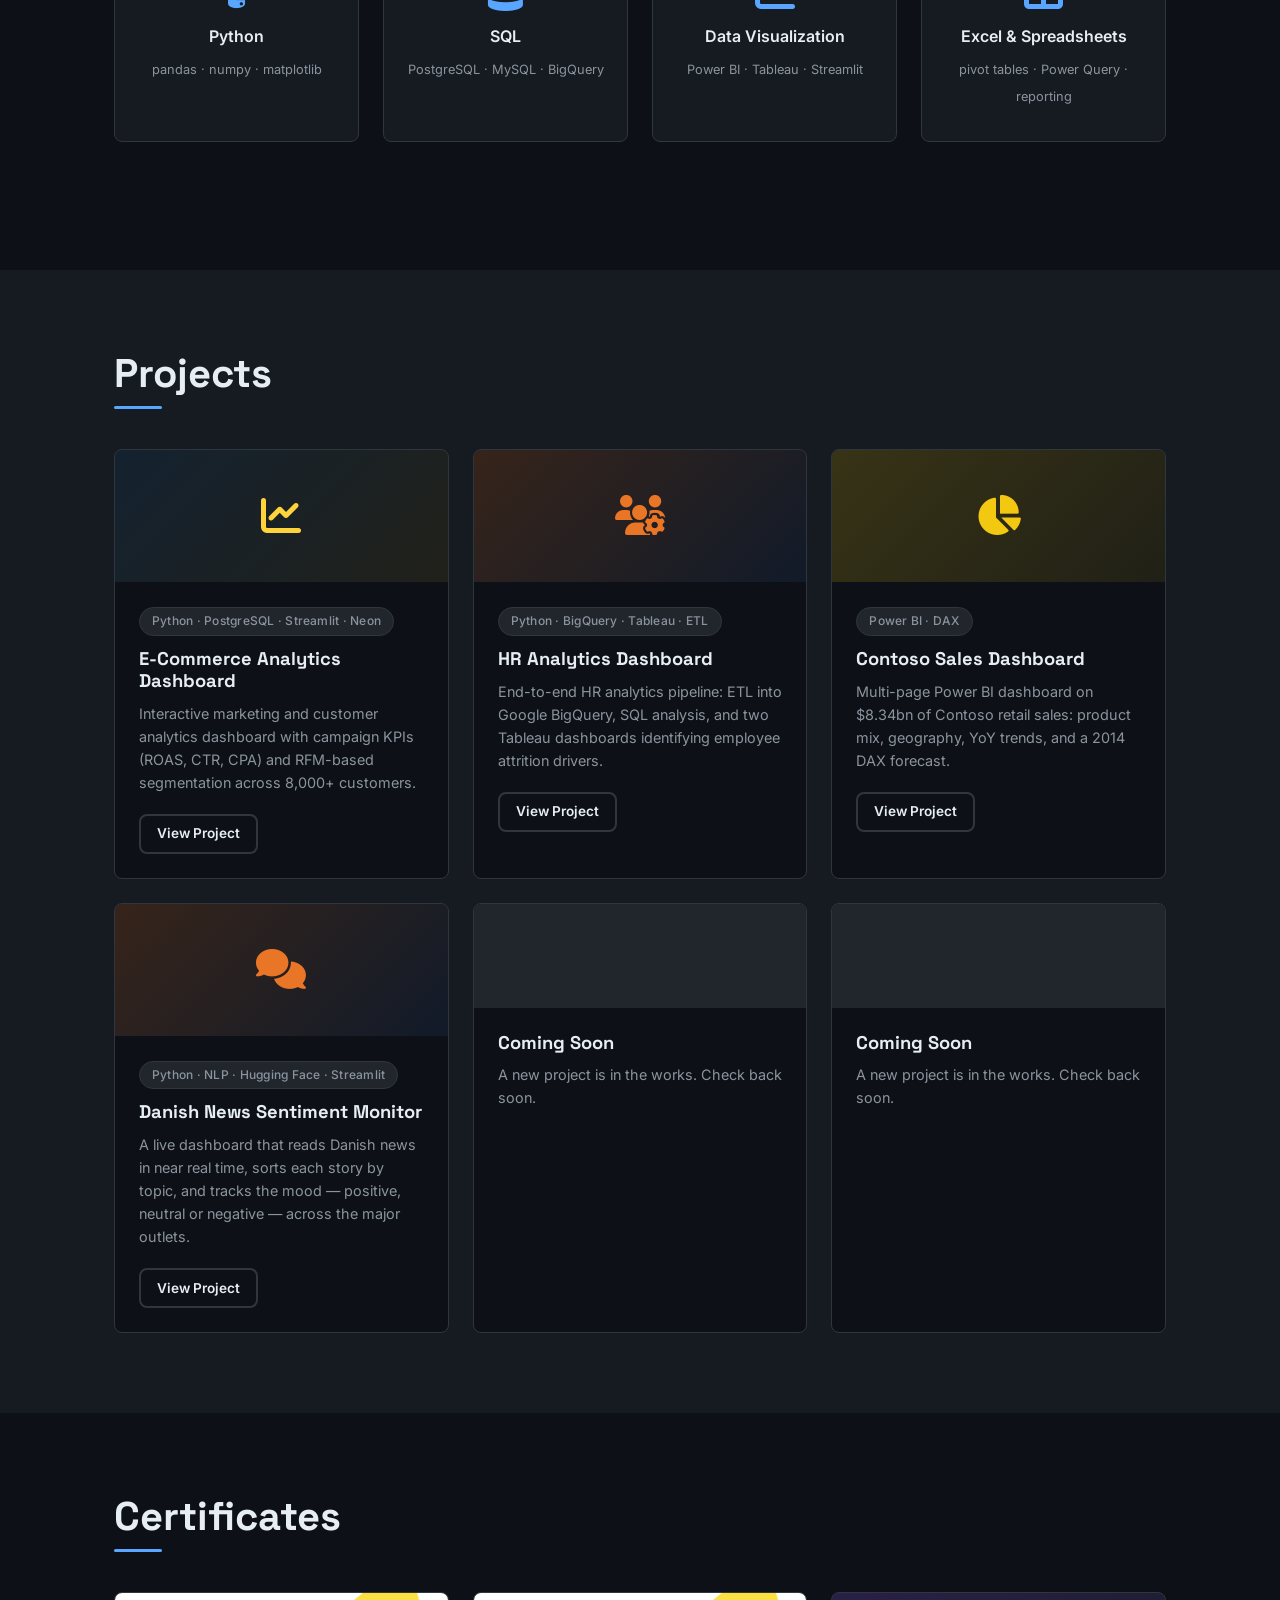
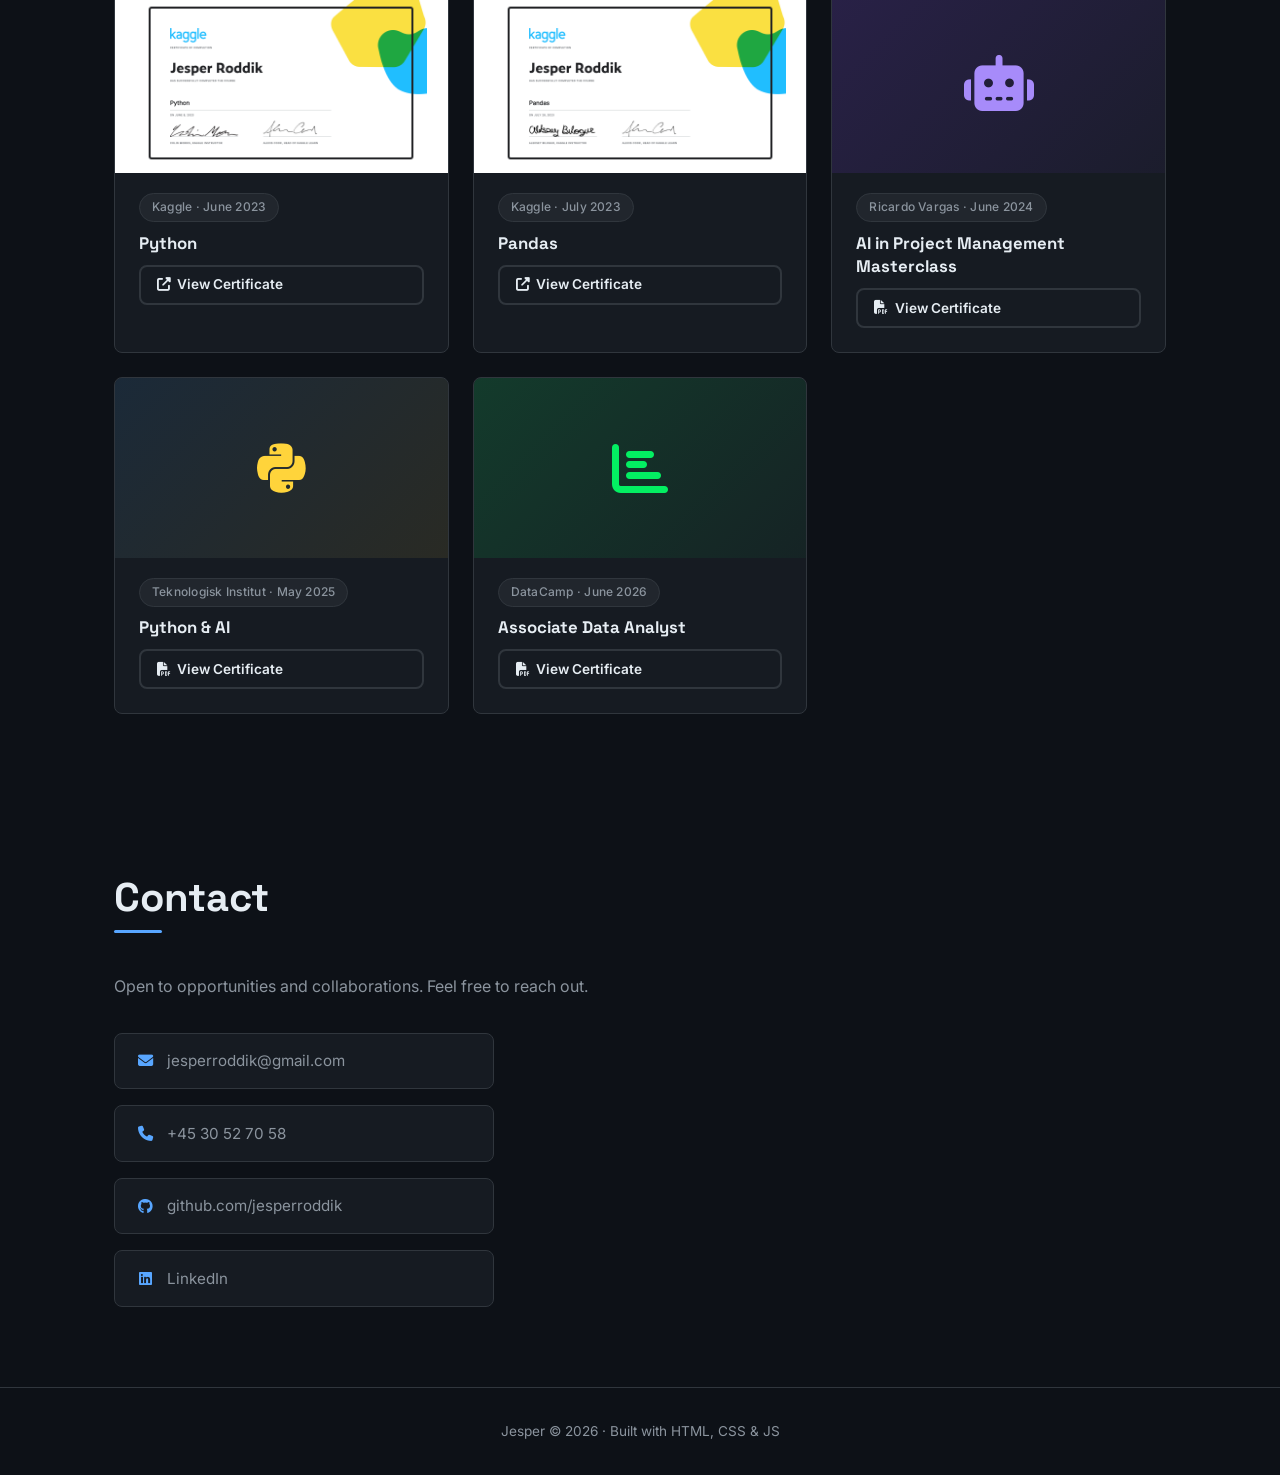
==== commit 6fd93508: "Make placeholder project tiles generic Replace the two upcoming-project tiles with neutral "Coming S" ====
--- a/index.html
+++ b/index.html
@@ -196,29 +196,21 @@
           </div>
         </article>
 
-        <!-- Project 5 (display order): Customer Churn Prediction (placeholder) — lives in project4.html -->
-        <article class="project-card">
-          <div class="project-card-header python">
-            <i class="fas fa-brain"></i>
-          </div>
-          <div class="project-card-body">
-            <span class="project-tag">Python · scikit-learn · XGBoost · SHAP</span>
-            <h3 data-i18n="p4.title">Customer Churn Prediction</h3>
-            <p data-i18n="projects.p4.desc">Machine learning pipeline to predict customer churn using scikit-learn and XGBoost, with SHAP-based feature explainability.</p>
-            <a href="projects/project4.html" class="btn btn-sm btn-outline" data-i18n="btn.coming-soon">Coming Soon</a>
-          </div>
-        </article>
-
-        <!-- Project 6 (display order): Automated Data Pipeline (placeholder) — lives in project5.html -->
-        <article class="project-card">
-          <div class="project-card-header sql">
-            <i class="fas fa-sitemap"></i>
-          </div>
-          <div class="project-card-body">
-            <span class="project-tag">Python · SQL · dbt · Airflow</span>
-            <h3 data-i18n="p5.title">Automated Data Pipeline</h3>
-            <p data-i18n="projects.p5.desc">End-to-end data pipeline with dbt transformations, automated scheduling, and data quality monitoring.</p>
-            <a href="projects/project5.html" class="btn btn-sm btn-outline" data-i18n="btn.coming-soon">Coming Soon</a>
+        <!-- Project 5 (display order): generic placeholder -->
+        <article class="project-card">
+          <div class="project-card-header placeholder"></div>
+          <div class="project-card-body">
+            <h3 data-i18n="projects.placeholder.title">Coming Soon</h3>
+            <p data-i18n="projects.placeholder.desc">A new project is in the works. Check back soon.</p>
+          </div>
+        </article>
+
+        <!-- Project 6 (display order): generic placeholder -->
+        <article class="project-card">
+          <div class="project-card-header placeholder"></div>
+          <div class="project-card-body">
+            <h3 data-i18n="projects.placeholder.title">Coming Soon</h3>
+            <p data-i18n="projects.placeholder.desc">A new project is in the works. Check back soon.</p>
           </div>
         </article>
 
--- a/style.css
+++ b/style.css
@@ -457,6 +457,11 @@
   color: #f2c811;
 }
 
+.project-card-header.placeholder {
+  background: var(--surface-2);
+  min-height: 6.5rem;
+}
+
 .project-card-body {
   padding: 1.5rem;
 }
